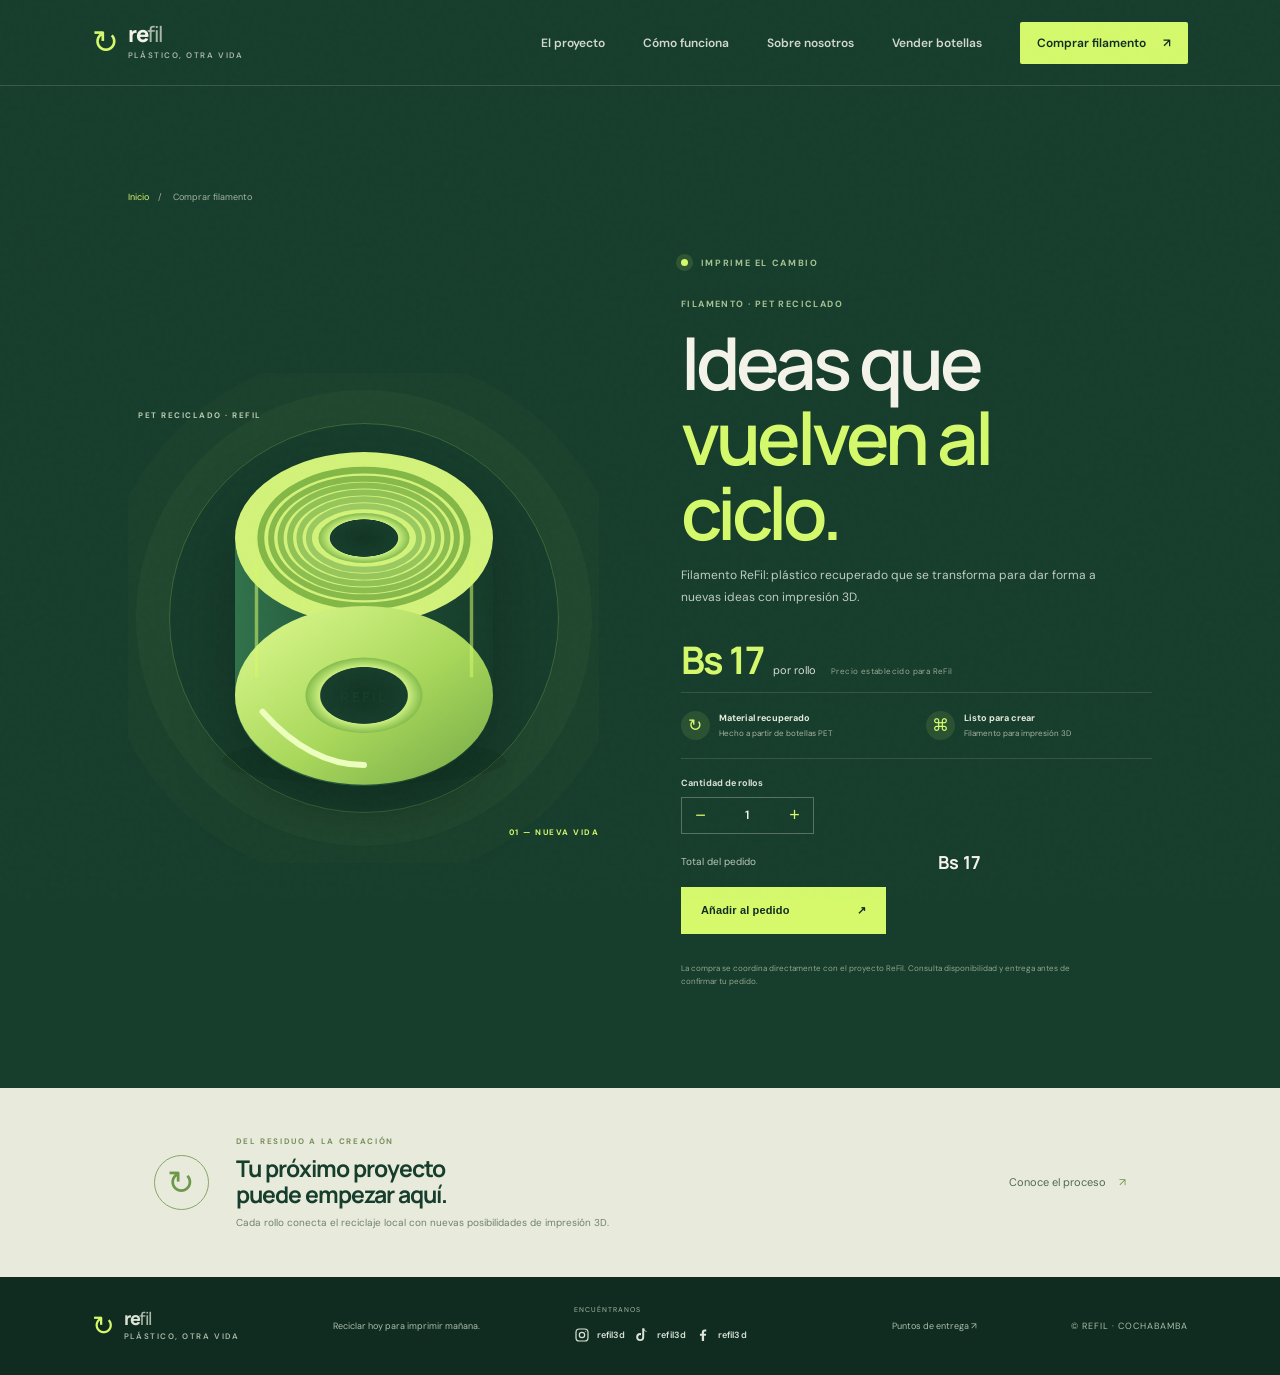
==== comprar.html @ 3dcbe70e "Publica sitio ReFil 3D" ====
<!doctype html>
<html lang="es">
<head>
  <meta charset="utf-8" />
  <meta name="viewport" content="width=device-width, initial-scale=1" />
  <meta name="theme-color" content="#173d2c" />
  <meta name="description" content="Compra filamento ReFil elaborado a partir del reciclaje de botellas PET. Bs 17 por rollo." />
  <title>Comprar filamento — ReFil</title>
  <link rel="preconnect" href="https://fonts.googleapis.com" /><link rel="preconnect" href="https://fonts.gstatic.com" crossorigin />
  <link href="https://fonts.googleapis.com/css2?family=DM+Sans:wght@400;500;600;700&family=Manrope:wght@400;500;600;700;800&display=swap" rel="stylesheet" />
  <link rel="stylesheet" href="styles.css" /><link rel="stylesheet" href="extra.css" />
</head>
<body class="shop-page">
  <div class="grain" aria-hidden="true"></div>
  <header class="site-header collection-header">
    <a class="brand" href="index.html" aria-label="ReFil, inicio"><span class="brand-mark">↻</span><span>re<span class="brand-light">fil</span><small>PLÁSTICO, OTRA VIDA</small></span></a>
    <button class="menu-toggle" aria-label="Abrir menú" aria-expanded="false"><span></span><span></span></button>
    <nav class="main-nav" aria-label="Navegación principal"><a href="index.html#proyecto">El proyecto</a><a href="index.html#proceso">Cómo funciona</a><a href="index.html#nosotros">Sobre nosotros</a><a href="vender.html">Vender botellas</a><a class="nav-cta" href="comprar.html">Comprar filamento <span>↗</span></a></nav>
  </header>
  <main>
    <section class="shop-hero"><div class="shop-crumb"><a href="index.html">Inicio</a>　/　 Comprar filamento</div><div class="shop-grid">
      <div class="spool-stage reveal"><div class="spool-orbit"></div><span class="spool-caption">PET RECICLADO · REFIL</span><svg class="spool-art" viewBox="0 0 500 500" role="img" aria-label="Rollo ilustrado de filamento verde ReFil"><defs><linearGradient id="spoolSide" x1="0" x2="1"><stop stop-color="#31724b"/><stop offset=".5" stop-color="#1f5137"/><stop offset="1" stop-color="#153a29"/></linearGradient><linearGradient id="spoolFace" x1="0" y1="0" x2="1" y2="1"><stop stop-color="#e0fb91"/><stop offset=".55" stop-color="#a9d85b"/><stop offset="1" stop-color="#75aa47"/></linearGradient><radialGradient id="spoolHole"><stop stop-color="#123522"/><stop offset=".74" stop-color="#173d2c"/><stop offset=".76" stop-color="#c9ed7d"/><stop offset="1" stop-color="#84bd4c"/></radialGradient></defs><ellipse cx="250" cy="416" rx="165" ry="27" fill="#0d291b" opacity=".18"/><path d="M100 157v183c0 59 67 105 150 105s150-46 150-105V157" fill="url(#spoolSide)"/><ellipse cx="250" cy="157" rx="150" ry="100" fill="#d2f27a"/><ellipse cx="250" cy="157" rx="120" ry="79" fill="none" stroke="#83b847" stroke-width="8"/><ellipse cx="250" cy="157" rx="108" ry="69" fill="none" stroke="#87b94b" stroke-width="7"/><ellipse cx="250" cy="157" rx="97" ry="61" fill="none" stroke="#8cbe50" stroke-width="7"/><ellipse cx="250" cy="157" rx="86" ry="53" fill="none" stroke="#91c255" stroke-width="7"/><ellipse cx="250" cy="157" rx="75" ry="45" fill="none" stroke="#96c65b" stroke-width="7"/><ellipse cx="250" cy="157" rx="64" ry="37" fill="none" stroke="#9bc961" stroke-width="7"/><ellipse cx="250" cy="157" rx="53" ry="29" fill="url(#spoolHole)"/><path d="M100 157v183c0 59 67 105 150 105s150-46 150-105V157c0 58-67 104-150 104S100 215 100 157Z" fill="url(#spoolSide)"/><ellipse cx="250" cy="340" rx="150" ry="104" fill="url(#spoolFace)"/><ellipse cx="250" cy="340" rx="68" ry="44" fill="url(#spoolHole)"/><path d="M132 359c40 45 80 62 118 62" fill="none" stroke="#ecffbe" stroke-width="7" stroke-linecap="round"/><path d="M125 181v138M375 181v138" stroke="#d5f96b" stroke-opacity=".55" stroke-width="4"/><text x="250" y="348" text-anchor="middle" fill="#173d2c" font-family="Manrope,sans-serif" font-size="16" font-weight="800" letter-spacing="3">REFIL</text></svg><span class="spool-index">01 — NUEVA VIDA</span></div>
      <div class="shop-copy reveal"><p class="eyebrow"><span class="pulse-dot"></span> IMPRIME EL CAMBIO</p><p class="product-kicker">FILAMENTO · PET RECICLADO</p><h1>Ideas que<br /><em>vuelven al ciclo.</em></h1><p class="shop-description">Filamento ReFil: plástico recuperado que se transforma para dar forma a nuevas ideas con impresión 3D.</p>
        <div class="shop-price"><strong>Bs 17</strong><span>por rollo</span><i>Precio establecido para ReFil</i></div>
        <div class="shop-facts"><div><span class="fact-icon">↻</span><span><b>Material recuperado</b><small>Hecho a partir de botellas PET</small></span></div><div><span class="fact-icon">⌘</span><span><b>Listo para crear</b><small>Filamento para impresión 3D</small></span></div></div>
        <label class="quantity-label" for="roll-quantity">Cantidad de rollos</label><div class="quantity-control"><button type="button" id="qty-minus" aria-label="Restar un rollo">−</button><input id="roll-quantity" type="number" min="1" step="1" value="1" inputmode="numeric" /><button type="button" id="qty-plus" aria-label="Sumar un rollo">+</button></div>
        <div class="shop-total"><span>Total del pedido</span><strong id="roll-total">Bs 17</strong></div>
        <button class="button button-lime add-order" id="add-roll" type="button">Añadir al pedido <span>↗</span></button><p class="order-feedback" id="order-feedback" role="status" aria-live="polite"></p>
        <p class="shop-note">La compra se coordina directamente con el proyecto ReFil. Consulta disponibilidad y entrega antes de confirmar tu pedido.</p>
      </div>
    </div></section>
    <section class="shop-cycle"><div class="cycle-mark">↻</div><div><p class="eyebrow">DEL RESIDUO A LA CREACIÓN</p><h2>Tu próximo proyecto<br />puede empezar aquí.</h2><p>Cada rollo conecta el reciclaje local con nuevas posibilidades de impresión 3D.</p></div><a href="index.html#proceso" class="text-link">Conoce el proceso <span>↗</span></a></section>
  </main>
  <footer class="site-footer"><a class="brand" href="index.html"><span class="brand-mark">↻</span><span>re<span class="brand-light">fil</span><small>PLÁSTICO, OTRA VIDA</small></span></a><span>Reciclar hoy para imprimir mañana.</span><div class="social-links"><span>ENCUÉNTRANOS</span><a class="social-account" href="https://instagram.com/refil3d" aria-label="Instagram ReFil 3D"><svg viewBox="0 0 24 24" aria-hidden="true"><rect x="3" y="3" width="18" height="18" rx="5"/><circle cx="12" cy="12" r="4"/><circle class="social-dot" cx="17.5" cy="6.5" r=".8"/></svg><span>refil3d</span></a><a class="social-account" href="https://tiktok.com/@refil3d" aria-label="TikTok ReFil 3D"><svg viewBox="0 0 24 24" aria-hidden="true"><path d="M19.6 7.1a7 7 0 0 1-4.3-2V15a6 6 0 1 1-6-6c.4 0 .8 0 1.2.1v3.4a3 3 0 1 0 1.8 2.8V2h3.2c.2 2.6 1.8 4.4 4.1 4.8v.3Z"/></svg><span>refil3d</span></a><a class="social-account" href="https://facebook.com/refil3d" aria-label="Facebook ReFil 3D"><svg viewBox="0 0 24 24" aria-hidden="true"><path d="M13.6 21v-8h2.7l.4-3h-3.1V8.1c0-.9.3-1.5 1.6-1.5h1.7V3.9c-.3 0-1.3-.1-2.5-.1-2.5 0-4.2 1.5-4.2 4.3V10H7.4v3h2.8v8h3.4Z"/></svg><span>refil3d</span></a></div><a href="vender.html">Puntos de entrega ↗</a><span class="footer-copy">© REFIL · COCHABAMBA</span></footer>
  <script src="app.js"></script><script src="shop.js"></script>
</body>
</html>
---- styles.css ----
:root{--forest:#173d2c;--deep:#102c20;--green:#286b47;--lime:#d5f96b;--paper:#f4f3e9;--ink:#192e24;--muted:#9aaa9a;--line:rgba(25,46,36,.16);--sans:'DM Sans',sans-serif;--display:'Manrope',sans-serif}*{box-sizing:border-box}html{scroll-behavior:smooth;scroll-padding-top:90px}body{margin:0;background:var(--paper);color:var(--ink);font-family:var(--sans);-webkit-font-smoothing:antialiased}a{color:inherit;text-decoration:none}.grain{position:fixed;inset:0;pointer-events:none;z-index:20;opacity:.045;background-image:url("data:image/svg+xml,%3Csvg viewBox='0 0 180 180' xmlns='http://www.w3.org/2000/svg'%3E%3Cfilter id='n'%3E%3CfeTurbulence type='fractalNoise' baseFrequency='.92' numOctaves='3' stitchTiles='stitch'/%3E%3C/filter%3E%3Crect width='100%25' height='100%25' filter='url(%23n)' opacity='.38'/%3E%3C/svg%3E")}.site-header{height:86px;padding:0 7.2%;display:flex;align-items:center;justify-content:space-between;position:absolute;z-index:5;top:0;left:0;width:100%;border-bottom:1px solid rgba(241,246,231,.15);color:#f4f3e9}.brand{display:inline-flex;align-items:center;gap:10px;font-family:var(--display);font-weight:800;font-size:22px;letter-spacing:-1.3px;line-height:.9}.brand-mark{font-family:var(--sans);font-size:32px;color:var(--lime);font-weight:400}.brand-light{font-weight:500;color:#a9b8a8}.brand small{display:block;font:600 8px var(--sans);letter-spacing:1.55px;margin-top:5px;color:#a9b8a8}.main-nav{display:flex;align-items:center;gap:38px;font-size:12px;font-weight:600}.main-nav>a:not(.nav-cta){color:#d0d9cc;transition:color .2s}.main-nav>a:hover{color:var(--lime)}.nav-cta{background:var(--lime);color:var(--deep);padding:13px 17px;border-radius:2px}.nav-cta span{margin-left:14px}.menu-toggle{display:none}.hero{min-height:760px;height:min(850px,100svh);background:var(--forest);color:var(--paper);display:grid;grid-template-columns:1.1fr .9fr;padding:150px 12% 105px;position:relative;overflow:hidden}.hero:after{content:'';position:absolute;width:780px;height:780px;right:-8%;top:10%;border-radius:50%;background:radial-gradient(circle,rgba(130,186,89,.14),transparent 68%);pointer-events:none}.hero-copy{align-self:center;max-width:600px;position:relative;z-index:2;margin-top:-10px}.eyebrow{font-size:9px;letter-spacing:1.65px;font-weight:700;color:#a8c394}.pulse-dot{display:inline-block;width:7px;height:7px;background:var(--lime);border-radius:50%;margin-right:9px;box-shadow:0 0 0 5px #d5f96b20}.hero h1,.intro-grid h2,.process-heading h2,.impact-content h2,.cta-band h2{font:600 clamp(50px,6.5vw,88px)/1.05 var(--display);letter-spacing:-5px;margin:30px 0 22px}.hero h1 em,.intro-grid h2 em,.process-heading h2 em,.impact-content h2 em,.cta-band h2 em{font-style:normal;color:var(--lime)}.hero-lede{font-size:15px;line-height:1.8;color:#c0cec0;max-width:410px}.hero-actions{display:flex;align-items:center;gap:28px;margin-top:35px}.button{font-size:11px;font-weight:700;letter-spacing:.15px;display:inline-flex;align-items:center;gap:32px;padding:17px 20px;transition:transform .2s,background .2s}.button:hover{transform:translateY(-3px)}.button-lime{background:var(--lime);color:var(--deep)}.button-lime:hover{background:#e2ff92}.text-link{font-size:11px;color:#d5ded3}.text-link span{margin-left:10px;color:var(--lime)}.hero-note{position:absolute;bottom:-112px;display:flex;align-items:center;gap:13px;font-size:9px;line-height:1.5;color:#a8b9a8;letter-spacing:.3px}.note-line{height:1px;width:37px;background:var(--lime)}.hero-art{align-self:center;justify-self:end;width:min(390px,100%);height:520px;position:relative;z-index:1;margin:4px 0 0 20px}.art-orbit{position:absolute;border:1px solid #d5f96b30;border-radius:50%;left:50%;top:49%;transform:translate(-50%,-50%) rotate(-18deg)}.orbit-one{width:390px;height:470px}.orbit-two{width:310px;height:400px;transform:translate(-50%,-50%) rotate(25deg);border-color:#d5f96b20}.bottle-art{position:absolute;width:210px;height:440px;top:35px;left:50%;transform:translateX(-50%) rotate(5deg);filter:drop-shadow(0 30px 50px #07150d75);animation:float 6s ease-in-out infinite}.art-label{position:absolute;font-size:9px;letter-spacing:1.3px;font-weight:700;color:#bfceb9}.label-top{top:65px;left:5px}.label-top span{padding-left:9px;color:var(--lime)}.label-bottom{bottom:48px;right:-16px;color:var(--lime)}.spark{font-size:20px;vertical-align:middle;margin-right:7px}.art-index{position:absolute;right:0;bottom:4px;font-size:9px;letter-spacing:1.2px;color:#89a18d}.scroll-cue{position:absolute;bottom:30px;left:50%;transform:translateX(-50%);font-size:8px;letter-spacing:1.5px;color:#a8b9a8;display:flex;align-items:center;gap:10px}.scroll-cue span{width:16px;height:27px;border:1px solid #9db39a;border-radius:12px;position:relative}.scroll-cue span:after{content:'';position:absolute;left:6px;top:5px;width:2px;height:5px;background:var(--lime);border-radius:2px;animation:scroll 1.6s infinite}.section-pad{padding:105px 12%}.intro-section{background:var(--paper)}.section-kicker{display:flex;align-items:center;gap:17px;font-size:8px;letter-spacing:1.45px;font-weight:700;color:#788a79}.kicker-rule{display:block;width:55px;height:1px;background:#a8b3a6}.intro-grid{display:grid;grid-template-columns:1.1fr .9fr;align-items:end;gap:60px;margin-top:53px}.intro-grid h2,.process-heading h2,.impact-content h2{font-size:clamp(55px,7vw,88px);color:var(--forest);margin:0;line-height:1.04}.intro-grid h2 em,.process-heading h2 em{color:#74a24b}.intro-text{max-width:420px;padding-bottom:6px}.intro-text p{font-size:14px;line-height:1.8;color:#5e7062;margin:0 0 17px}.arrow-link{display:inline-flex;gap:27px;font-weight:700;font-size:11px;margin-top:13px;border-bottom:1px solid #718b71;padding-bottom:8px}.arrow-link span{color:#689542}.stat-strip{margin-top:85px;border-top:1px solid var(--line);border-bottom:1px solid var(--line);padding:28px 0;display:flex;align-items:center;gap:30px}.stat-strip>div:not(.stat-side){display:flex;align-items:center;gap:15px}.stat-number{font:600 36px var(--display);letter-spacing:-2px;color:#65934b}.stat-caption{font-size:8px;letter-spacing:1px;font-weight:700;color:#768678}.stat-arrow{font-size:18px;color:#adb9a9}.stat-side{margin-left:auto;font-size:10px;line-height:1.5;color:#839083}.process-section{background:#e8ebdc}.process-heading{display:flex;align-items:end;justify-content:space-between;margin-top:48px}.process-heading h2{font-size:clamp(50px,6vw,76px)}.process-heading>p{font-size:12px;color:#6d7d6b;margin:0 0 10px}.process-grid{display:grid;grid-template-columns:repeat(3,1fr);gap:13px;margin-top:55px}.process-card{min-height:292px;padding:23px;background:#f4f3e9;position:relative;transition:transform .3s}.process-card:hover{transform:translateY(-7px)}.process-num{font-size:9px;font-weight:700;letter-spacing:1px;color:#779077}.process-icon{display:flex;align-items:center;justify-content:center;width:49px;height:49px;margin:30px 0 20px;border-radius:50%;font-size:27px;color:#638a50;background:#e9efcf}.bottle-icon{font-size:25px}.print-icon{font-size:21px}.process-card h3{font:700 18px var(--display);letter-spacing:-.6px;margin:0 0 10px;color:var(--forest)}.process-card p{font-size:11px;line-height:1.65;color:#738071;max-width:235px;margin:0}.card-foot{position:absolute;bottom:21px;left:23px;font-size:7px;letter-spacing:1px;font-weight:700;color:#94a18f}.impact-section{min-height:550px;background:var(--forest);color:var(--paper);position:relative;overflow:hidden}.impact-section .section-kicker{color:#a5b79d}.impact-content{max-width:600px;position:relative;z-index:1;margin-top:65px}.impact-content h2{font-size:clamp(53px,6vw,78px);color:var(--paper)}.impact-content>p:not(.eyebrow){font-size:13px;line-height:1.8;color:#bbc9ba;max-width:440px;margin:21px 0 27px}.impact-content .eyebrow{color:var(--lime)}.button-dark{border:1px solid #d5f96b75;color:var(--lime)}.impact-stamp{position:absolute;right:14%;top:25%;width:215px;height:215px;border:1px solid #d5f96b60;border-radius:50%;display:flex;align-items:center;justify-content:center;text-align:center;font:800 35px/.83 var(--display);letter-spacing:-3px;color:#d5f96b;transform:rotate(-13deg)}.impact-stamp span{position:absolute;font:400 37px var(--sans);right:-10px;top:50%;background:var(--forest)}.impact-orb{position:absolute;width:550px;height:550px;right:-2%;top:5%;border-radius:50%;border:1px solid #d5f96b12;box-shadow:0 0 0 44px #d5f96b08,0 0 0 90px #d5f96b05}.cta-band{padding:66px 12%;background:#d9e6ad;display:flex;justify-content:space-between;align-items:center;gap:30px}.cta-band .eyebrow{color:#657e50}.cta-band h2{font-size:clamp(34px,4vw,51px);letter-spacing:-2.5px;color:var(--forest);margin:15px 0 0}.cta-band h2 em{color:#658d46}.site-footer{padding:28px 7.2%;display:flex;align-items:center;justify-content:space-between;gap:20px;background:#102c20;color:#dbe3d5}.site-footer .brand{font-size:18px}.site-footer .brand-mark{font-size:27px}.site-footer>span,.site-footer>a:not(.brand){font-size:9px;color:#adbdab}.footer-copy{letter-spacing:1px}.reveal{opacity:0;transform:translateY(22px);transition:opacity .8s ease,transform .8s cubic-bezier(.2,.7,.2,1)}.reveal.visible{opacity:1;transform:translateY(0)}@keyframes float{0%,100%{transform:translateX(-50%) rotate(5deg) translateY(0)}50%{transform:translateX(-50%) rotate(2deg) translateY(-12px)}}@keyframes scroll{0%{opacity:0;transform:translateY(0)}40%{opacity:1}100%{opacity:0;transform:translateY(9px)}}
/* Collection page */
.collection-page{background:var(--paper)}.collection-header{background:var(--forest);position:relative}.collection-hero{background:var(--forest);color:var(--paper);padding:78px 12% 74px;position:relative;overflow:hidden}.collection-hero:after{content:'↻';position:absolute;right:10%;top:-97px;font-size:350px;color:#d5f96b0b;line-height:1}.collection-hero .eyebrow{color:#b8ccaa}.collection-hero h1{font:600 clamp(47px,6vw,76px)/1.05 var(--display);letter-spacing:-4px;margin:24px 0 16px;position:relative;z-index:1}.collection-hero h1 em{font-style:normal;color:var(--lime)}.collection-hero>p{max-width:520px;color:#c0cec0;font-size:13px;line-height:1.8;margin:0;position:relative;z-index:1}.crumb{font-size:9px;color:#a3b59e;margin-bottom:32px}.crumb a{color:var(--lime)}.sell-layout{display:grid;grid-template-columns:1fr .85fr;gap:55px;padding:70px 12% 90px;align-items:start}.calc-card{background:#fffef8;padding:30px;box-shadow:0 16px 50px #173d2c0c}.card-top{display:flex;justify-content:space-between;align-items:start}.card-top h2{font:700 23px var(--display);letter-spacing:-1px;margin:0 0 7px;color:var(--forest)}.card-top p{font-size:11px;color:#849184;margin:0}.round-icon{width:38px;height:38px;border-radius:50%;display:grid;place-items:center;background:#e9efcf;color:#64884a;font-size:21px}.field-label{display:block;font-size:10px;font-weight:700;margin:29px 0 10px;color:#45594a}.kg-field{display:flex;align-items:center;border:1px solid #dce3d6;background:#f9faf3;padding:0 16px;height:66px}.kg-field input{border:0;outline:0;background:none;font:600 29px var(--display);color:var(--forest);width:100%;min-width:0}.kg-field input::placeholder{color:#b7c0b4}.kg-field span{font-size:12px;color:#7e8b7e}.quick-weights{display:flex;gap:8px;margin-top:10px}.quick-weights button{border:1px solid #dfe5d9;background:transparent;padding:7px 12px;font:600 9px var(--sans);color:#647464;cursor:pointer}.quick-weights button:hover{border-color:#75a64c;color:#456d31}.calc-result{background:var(--forest);color:var(--paper);margin-top:25px;padding:20px 22px;display:flex;align-items:center;justify-content:space-between}.calc-result small{display:block;font-size:8px;letter-spacing:1px;color:#bac9b5;margin-bottom:7px}.calc-result strong{font:700 31px var(--display);letter-spacing:-1px;color:var(--lime)}.calc-result .result-icon{font-size:28px;color:#a3c57c}.rate-note{font-size:9px;color:#879286;line-height:1.6;margin:13px 0 0}.calc-footnote{padding-top:17px;margin-top:16px;border-top:1px solid #e4e8de;font-size:9px;line-height:1.6;color:#879286}.locations{padding-top:6px}.locations .eyebrow{color:#79905f}.locations h2{font:700 28px var(--display);letter-spacing:-1.4px;color:var(--forest);margin:14px 0 10px}.locations-intro{font-size:11px;line-height:1.7;color:#768477;margin:0 0 22px}.location-card{display:grid;grid-template-columns:42px 1fr 20px;gap:14px;align-items:start;padding:18px 0;border-top:1px solid var(--line)}.location-pin{height:39px;width:39px;border-radius:50%;background:#e5edcf;display:grid;place-items:center;color:#62884c;font-size:17px}.location-card h3{font:700 14px var(--display);color:var(--forest);margin:1px 0 5px}.location-card p{font-size:10px;line-height:1.6;color:#718071;margin:0}.location-card a{font-size:16px;color:#6a954f}.proposal-note{margin-top:12px;padding:13px 14px;background:#e9efdc;font-size:9px;line-height:1.6;color:#657661}.proposal-note strong{color:#486640}.map-link{display:inline-block;margin-top:7px;font-size:9px!important;font-weight:700;color:#5f8944!important;text-decoration:underline;text-underline-offset:3px}.collection-bottom{background:#e8ebdc;padding:39px 12%;display:flex;justify-content:space-between;align-items:center;gap:20px}.collection-bottom p{font:600 22px var(--display);letter-spacing:-1px;color:var(--forest);margin:0}.collection-bottom p em{font-style:normal;color:#6e984e}.collection-bottom .text-link{color:#506651}.collection-bottom .text-link span{color:#6b934b}
@media(max-width:850px){.site-header{padding:0 6%;height:74px}.main-nav{gap:19px;font-size:10px}.hero{padding:130px 8% 90px;grid-template-columns:1fr  .8fr;min-height:690px}.hero h1{font-size:clamp(52px,8vw,74px);letter-spacing:-3.5px}.hero-art{transform:scale(.85);transform-origin:center right;margin-left:0}.section-pad{padding:85px 8%}.intro-grid{gap:25px}.process-grid{gap:9px}.process-card{padding:18px;min-height:300px}.card-foot{left:18px;font-size:6px}.impact-stamp{right:9%;transform:scale(.8) rotate(-13deg)}.cta-band{padding:55px 8%}.sell-layout{padding:60px 8%;gap:32px}.collection-hero{padding-left:8%;padding-right:8%}.collection-bottom{padding-left:8%;padding-right:8%}.site-footer{padding-left:6%;padding-right:6%}}
@media(max-width:620px){html{scroll-padding-top:70px}.site-header{height:70px;padding:0 6%}.brand{font-size:20px}.menu-toggle{display:flex;flex-direction:column;gap:5px;border:0;background:none;padding:10px}.menu-toggle span{width:23px;height:1px;background:var(--lime)}.main-nav{display:none;position:absolute;top:69px;left:0;width:100%;padding:20px 6% 24px;background:var(--forest);flex-direction:column;align-items:stretch;gap:20px;border-top:1px solid #ffffff1b}.main-nav.open{display:flex}.main-nav>a{font-size:12px}.nav-cta{align-self:flex-start}.hero{display:block;height:auto;min-height:760px;padding:130px 7% 80px}.hero-copy{margin:0}.hero h1{font-size:clamp(53px,14vw,75px);letter-spacing:-3.8px;margin-top:25px}.hero-lede{font-size:13px;max-width:340px}.hero-actions{gap:17px;margin-top:26px}.button{padding:15px 16px;gap:18px;font-size:10px}.text-link{font-size:10px}.hero-note{display:none}.hero-art{width:270px;height:330px;position:absolute;right:3%;bottom:48px;transform:scale(.7);transform-origin:bottom right}.bottle-art{height:420px;top:-15px}.orbit-one{width:360px;height:400px}.orbit-two{width:280px;height:340px}.label-top{top:10px;left:-40px}.label-bottom{bottom:6px;right:-30px}.art-index{right:-15px;bottom:-23px}.scroll-cue{bottom:16px;white-space:nowrap}.section-pad{padding:69px 7%}.section-kicker{font-size:7px;gap:10px}.kicker-rule{width:30px}.intro-grid{grid-template-columns:1fr;gap:22px;margin-top:35px}.intro-grid h2,.process-heading h2{font-size:59px;letter-spacing:-3.5px}.intro-text p{font-size:12px}.stat-strip{margin-top:50px;gap:12px;justify-content:space-between}.stat-strip>div:not(.stat-side){gap:8px}.stat-number{font-size:30px}.stat-caption{font-size:6px;max-width:70px;line-height:1.4}.stat-arrow{font-size:14px}.stat-side{display:none}.process-heading{display:block;margin-top:35px}.process-heading>p{font-size:11px;margin-top:18px}.process-grid{grid-template-columns:1fr;margin-top:30px;gap:10px}.process-card{min-height:230px;padding:20px}.process-icon{margin:18px 0 14px}.card-foot{left:20px;bottom:17px;font-size:7px}.impact-section{min-height:530px}.impact-content{margin-top:48px}.impact-content h2{font-size:52px;letter-spacing:-3px}.impact-content>p:not(.eyebrow){font-size:12px;max-width:330px}.impact-stamp{right:-22px;top:48px;transform:scale(.53) rotate(-13deg);transform-origin:top right;opacity:.7}.impact-orb{right:-290px;top:20%}.cta-band{padding:43px 7%;align-items:flex-start;flex-direction:column;gap:23px}.cta-band h2{font-size:36px;letter-spacing:-2px}.site-footer{display:grid;grid-template-columns:1fr 1fr;padding:24px 7%;row-gap:18px}.site-footer>span,.site-footer>a:not(.brand){font-size:8px}.footer-copy{text-align:right}.collection-hero{padding:47px 7% 55px}.collection-hero h1{font-size:54px;letter-spacing:-3px}.collection-hero>p{font-size:12px}.collection-hero:after{right:-100px;top:40px;font-size:230px}.sell-layout{grid-template-columns:1fr;padding:42px 7% 62px;gap:44px}.calc-card{padding:22px}.card-top h2{font-size:21px}.calc-result strong{font-size:29px}.locations h2{font-size:26px}.collection-bottom{padding:30px 7%;align-items:flex-start;flex-direction:column}.collection-bottom p{font-size:20px}.collection-header .brand{font-size:20px}}
@media(prefers-reduced-motion:reduce){*,*::before,*::after{scroll-behavior:auto!important;animation-duration:.01ms!important;animation-iteration-count:1!important;transition-duration:.01ms!important}.reveal{opacity:1;transform:none}}
---- extra.css ----
.bottle-journey{margin-top:50px;padding:27px;background:#f4f3e9;border:1px solid #dfe5d9}.journey-heading{display:flex;align-items:baseline;gap:15px;flex-wrap:wrap}.journey-tag{font-size:8px;letter-spacing:1.3px;font-weight:700;color:#79905f}.journey-heading h3{font:700 23px var(--display);letter-spacing:-1px;color:var(--forest);margin:0}.journey-heading h3 em{font-style:normal;color:#6e984e}.journey-heading>p{font-size:10px;color:#829080;margin:0}.journey-track{display:flex;align-items:stretch;justify-content:space-between;gap:10px;margin-top:28px}.journey-step{flex:1;min-width:0;position:relative;padding:12px 10px 12px 0;border-top:1px solid #c8d3c0}.journey-number{font-size:8px;letter-spacing:1px;font-weight:700;color:#84977e}.journey-symbol{display:block;margin:13px 0 8px;font-size:20px;color:#6d984b}.journey-step h4{font:700 11px var(--display);margin:0 0 6px;color:var(--forest)}.journey-step p{font-size:9px;line-height:1.55;margin:0;color:#738071}.journey-arrow{align-self:center;margin-top:-35px;color:#9aac89;font-size:15px}.journey-finish{background:#e8efcf;padding-left:11px;border:0}.journey-note{font-size:8px;line-height:1.5;color:#8a9586;margin:19px 0 0}.about-section{background:#f8f7ef}.about-grid{display:grid;grid-template-columns:.85fr 1.15fr;gap:11%;align-items:center;margin-top:60px}.about-mark{width:min(290px,100%);aspect-ratio:1;border-radius:50%;background:#e7edcf;position:relative;display:flex;align-items:center;justify-content:center;color:#245337}.about-mark>span{font:800 184px/.8 var(--display);letter-spacing:-18px;margin-left:-18px}.about-mark i{font:normal 50px var(--sans);color:#78a24d;position:absolute;right:26%;top:25%}.about-mark small{position:absolute;bottom:25px;font-size:8px;letter-spacing:1.5px;font-weight:700;color:#788b68}.about-copy{max-width:570px}.about-copy h2{font:600 clamp(45px,5.4vw,70px)/1.06 var(--display);letter-spacing:-3.6px;color:var(--forest);margin:16px 0 20px}.about-copy h2 em{font-style:normal;color:#75a14d}.about-copy>p:not(.eyebrow){font-size:12px;line-height:1.8;color:#667465;max-width:490px;margin:0 0 14px}.about-copy .eyebrow{color:#78905f}.social-links{display:flex;align-items:center;gap:9px;flex-wrap:wrap;max-width:190px}.social-links>span{width:100%;font-size:7px;letter-spacing:1px;color:#a9b9a7}.social-links>a{width:24px;height:24px;display:grid;place-items:center;border:1px solid #80977d;border-radius:50%;font-size:7px!important;font-weight:700;color:#d9e3d7!important;transition:background .2s,color .2s}.social-links>a:hover{background:var(--lime);border-color:var(--lime);color:var(--deep)!important}.social-links>small{font-size:7px;color:#80927e}
@media(max-width:850px){.about-grid{gap:7%}.about-mark{width:230px}.about-mark>span{font-size:150px}.journey-track{gap:6px}.journey-step p{font-size:8px}}
@media(max-width:620px){.journey-track{display:grid;grid-template-columns:1fr 1fr;gap:0 16px;margin-top:24px}.journey-step{padding:10px 8px 17px 0}.journey-step p{font-size:9px}.journey-arrow{display:none}.journey-finish{padding-left:10px}.journey-heading{display:block}.journey-heading h3{margin:8px 0}.journey-heading>p{line-height:1.5}.bottle-journey{padding:19px;margin-top:32px}.about-grid{grid-template-columns:1fr;gap:34px;margin-top:37px}.about-mark{width:180px;margin:auto}.about-mark>span{font-size:120px;letter-spacing:-12px;margin-left:-12px}.about-mark i{font-size:35px}.about-mark small{font-size:7px;bottom:16px}.about-copy h2{font-size:48px;letter-spacing:-2.8px}.social-links{grid-column:1 / -1;max-width:230px}.site-footer{align-items:start}.site-footer .social-links{grid-column:1 / -1;grid-row:3}.site-footer .footer-copy{grid-column:2;grid-row:4}}
.about-mark{overflow:hidden}.about-logo{width:70%;height:70%;overflow:visible}.about-logo .logo-letter{fill:#173d2c}.about-logo .logo-loop{fill:none;stroke:#78a24d;stroke-width:5;stroke-linecap:round}.about-logo .logo-arrow{fill:none;stroke:#78a24d;stroke-width:5;stroke-linecap:round;stroke-linejoin:round}.social-links{max-width:225px}.social-links .social-account{width:auto;height:auto;min-height:24px;display:flex;align-items:center;justify-content:flex-start;gap:7px;padding:2px 0;border:0;border-radius:0;font-size:9px!important;font-weight:600;color:#d9e3d7!important}.social-links .social-account:hover{background:none;color:var(--lime)!important}.social-links .social-account svg{width:16px;height:16px;fill:none;stroke:currentColor;stroke-width:1.8;stroke-linecap:round;stroke-linejoin:round}.social-links .social-account:nth-of-type(2) svg,.social-links .social-account:nth-of-type(3) svg{fill:currentColor;stroke:none}.social-links .social-account svg .social-dot{fill:currentColor;stroke:none}.social-links .social-account span{font-size:9px;letter-spacing:.1px;color:inherit}.social-links>small{display:none}
@media(max-width:620px){.about-logo{width:70%;height:70%}.social-links{display:flex;flex-direction:column;align-items:flex-start;gap:5px}.social-links>span{width:100%;margin-bottom:2px}.social-links .social-account{font-size:9px!important}}
.shop-page{background:var(--paper)}.shop-hero{background:var(--forest);color:var(--paper);padding:105px 10% 88px;min-height:690px}.shop-crumb{font-size:9px;color:#a3b59e;margin-bottom:32px}.shop-crumb a{color:var(--lime)}.shop-grid{display:grid;grid-template-columns:1fr 1fr;gap:8%;align-items:center;max-width:1200px;margin:auto}.spool-stage{height:490px;position:relative;display:grid;place-items:center;overflow:hidden}.spool-orbit{position:absolute;width:390px;height:390px;border:1px solid #d5f96b38;border-radius:50%;box-shadow:0 0 0 33px #d5f96b08,0 0 0 70px #d5f96b05}.spool-art{z-index:1;position:relative;width:min(100%,430px);filter:drop-shadow(0 28px 30px #07150d55);animation:float 6s ease-in-out infinite}.spool-caption,.spool-index{position:absolute;z-index:2;font-size:8px;letter-spacing:1.5px;font-weight:700;color:#b9cbb1}.spool-caption{top:37px;left:10px}.spool-index{bottom:26px;right:0;color:var(--lime)}.shop-copy{max-width:480px;padding:12px 0}.product-kicker{margin:29px 0 0;color:#a8c394;font-size:9px;letter-spacing:1.4px;font-weight:700}.shop-copy h1{font:600 clamp(48px,5.7vw,73px)/1.03 var(--display);letter-spacing:-4px;margin:15px 0 15px;color:var(--paper)}.shop-copy h1 em{font-style:normal;color:var(--lime)}.shop-description{max-width:420px;color:#c0cec0;font-size:12px;line-height:1.8;margin:0}.shop-price{margin-top:24px;display:flex;align-items:baseline;gap:10px;flex-wrap:wrap}.shop-price strong{font:700 38px var(--display);letter-spacing:-1.6px;color:var(--lime)}.shop-price>span{font-size:11px;color:#d6dfd2}.shop-price i{font-style:normal;font-size:8px;letter-spacing:.4px;color:#96aa92;margin-left:5px}.shop-facts{display:flex;gap:20px;padding:18px 0;margin-top:7px;border-top:1px solid #ffffff20;border-bottom:1px solid #ffffff20}.shop-facts>div{display:flex;gap:9px;align-items:center;flex:1}.fact-icon{width:29px;height:29px;border-radius:50%;background:#d5f96b1c;color:var(--lime);display:grid;place-items:center;font-size:17px;flex-shrink:0}.shop-facts b,.shop-facts small{display:block}.shop-facts b{font-size:9px;color:#e7eddf}.shop-facts small{font-size:8px;color:#a4b5a0;margin-top:4px}.quantity-label{display:block;font-size:9px;font-weight:700;margin:18px 0 8px;color:#d8e1d5}.quantity-control{width:133px;height:37px;border:1px solid #ffffff45;display:flex;align-items:center}.quantity-control button{width:37px;height:35px;border:0;background:transparent;color:var(--lime);font-size:18px;cursor:pointer}.quantity-control input{width:57px;border:0;background:transparent;color:#f4f3e9;text-align:center;font:600 12px var(--sans);outline:0;appearance:textfield;-moz-appearance:textfield}.quantity-control input::-webkit-inner-spin-button,.quantity-control input::-webkit-outer-spin-button{appearance:none;margin:0}.shop-total{display:flex;justify-content:space-between;align-items:center;max-width:300px;margin-top:16px;font-size:10px;color:#b9c9b4}.shop-total strong{font:700 18px var(--display);color:#f4f3e9}.add-order{border:0;margin-top:13px;min-width:205px;justify-content:space-between;cursor:pointer}.order-feedback{font-size:10px;line-height:1.5;color:var(--lime);min-height:15px;margin:9px 0 0}.shop-note{max-width:390px;font-size:8px;line-height:1.65;color:#91a58e;margin:4px 0 0}.shop-cycle{padding:48px 12%;background:#e8ebdc;display:flex;align-items:center;gap:27px}.cycle-mark{width:55px;height:55px;border:1px solid #84a66a;border-radius:50%;display:grid;place-items:center;font-size:33px;color:#6d984b;flex-shrink:0}.shop-cycle .eyebrow{font-size:8px;color:#79905f;margin:0 0 9px}.shop-cycle h2{font:700 23px/1.15 var(--display);letter-spacing:-1px;color:var(--forest);margin:0}.shop-cycle>div:nth-child(2)>p:last-child{font-size:10px;color:#718071;margin:8px 0 0}.shop-cycle>.text-link{margin-left:auto;color:#51684f;white-space:nowrap}.shop-cycle>.text-link span{color:#6d984b}
@media(max-width:850px){.shop-hero{padding:100px 7% 70px}.shop-grid{gap:4%}.spool-stage{height:420px}.shop-copy h1{font-size:58px}.shop-facts{gap:10px}.main-nav{gap:13px}.main-nav>a{font-size:9px}}
@media(max-width:620px){.shop-hero{padding:48px 7% 55px}.shop-crumb{margin-bottom:15px}.shop-grid{grid-template-columns:1fr;gap:5px}.spool-stage{height:310px;max-width:390px;width:100%;margin:auto}.spool-orbit{width:270px;height:270px}.spool-art{width:300px}.spool-caption{top:16px;left:0}.spool-index{bottom:15px;right:0}.shop-copy{padding:15px 0 0}.product-kicker{margin-top:20px}.shop-copy h1{font-size:53px;letter-spacing:-3px}.shop-description{font-size:11px}.shop-facts{gap:10px}.shop-facts b{font-size:8px}.shop-facts small{font-size:7px}.shop-price strong{font-size:34px}.shop-cycle{padding:32px 7%;display:grid;grid-template-columns:45px 1fr;gap:15px}.cycle-mark{width:43px;height:43px;font-size:27px}.shop-cycle h2{font-size:20px}.shop-cycle>.text-link{grid-column:2;margin-left:0}.main-nav{gap:20px}.main-nav>a{font-size:12px}}
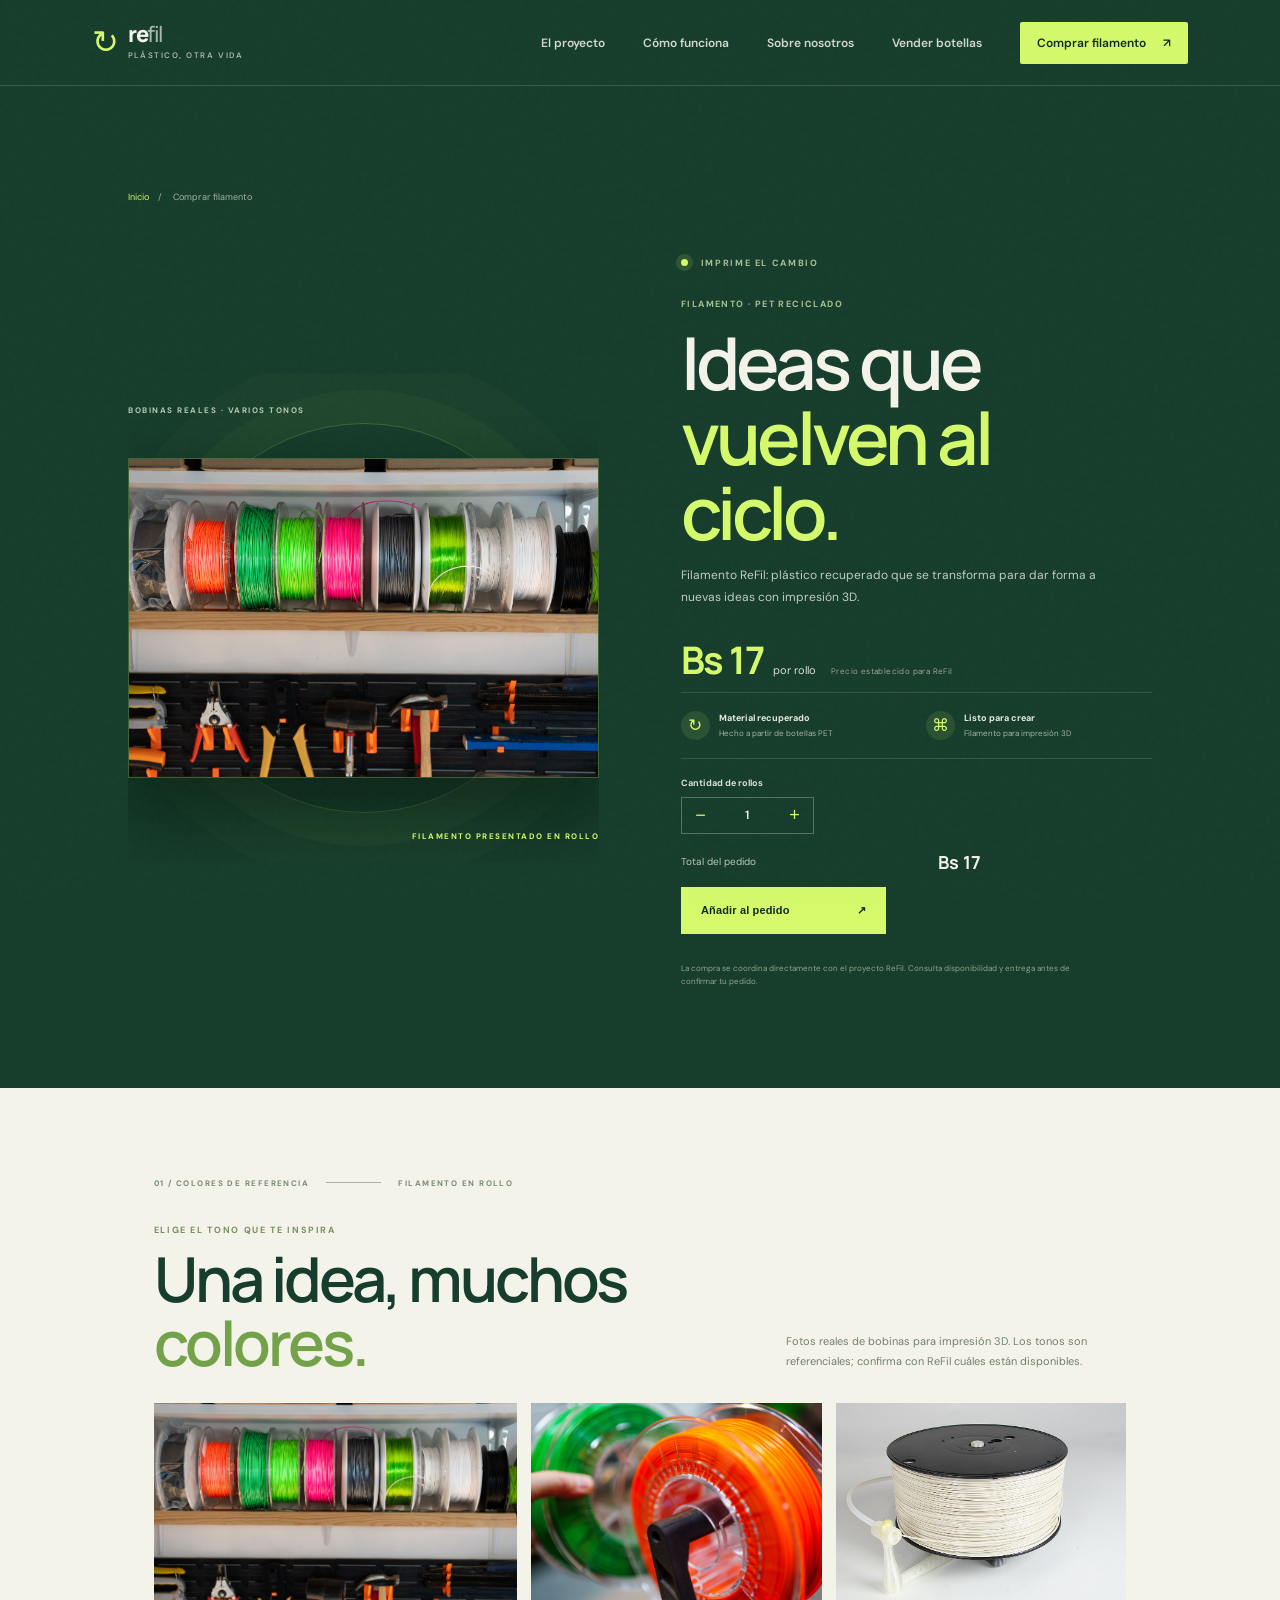
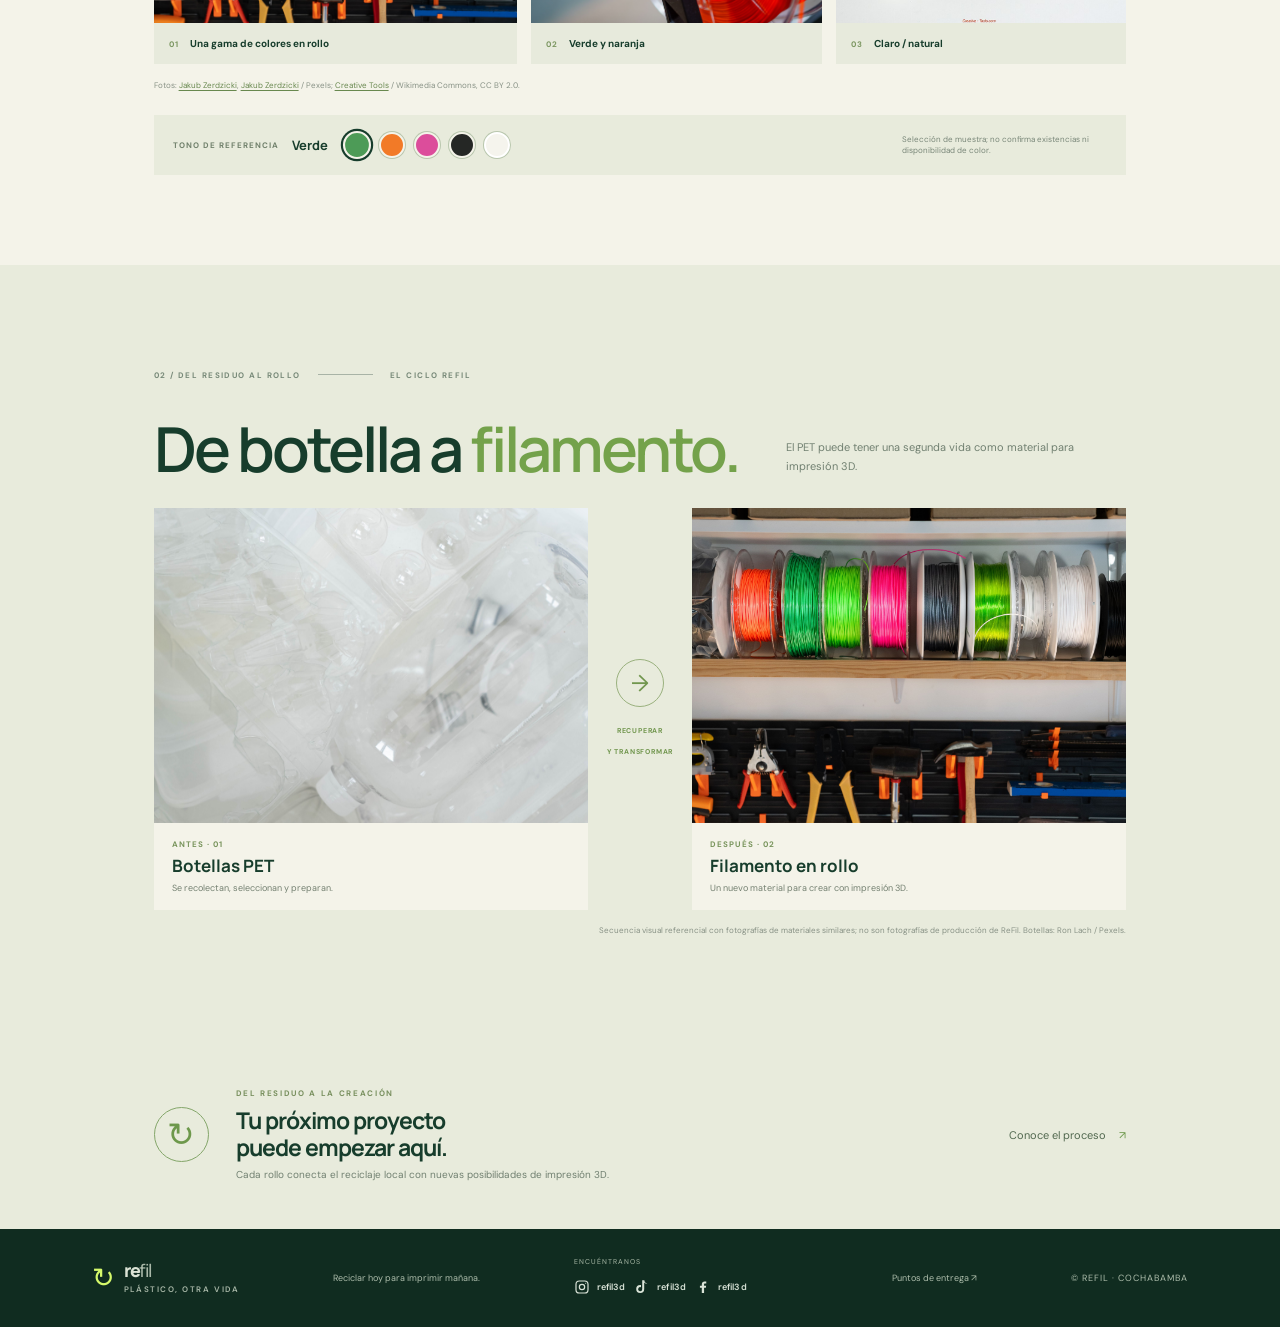
==== commit b7495709: "detalles finales" ====
--- a/comprar.html
+++ b/comprar.html
@@ -8,7 +8,7 @@
   <title>Comprar filamento — ReFil</title>
   <link rel="preconnect" href="https://fonts.googleapis.com" /><link rel="preconnect" href="https://fonts.gstatic.com" crossorigin />
   <link href="https://fonts.googleapis.com/css2?family=DM+Sans:wght@400;500;600;700&family=Manrope:wght@400;500;600;700;800&display=swap" rel="stylesheet" />
-  <link rel="stylesheet" href="styles.css" /><link rel="stylesheet" href="extra.css" />
+  <link rel="stylesheet" href="styles.css" /><link rel="stylesheet" href="extra.css" /><link rel="stylesheet" href="buy-gallery.css" />
 </head>
 <body class="shop-page">
   <div class="grain" aria-hidden="true"></div>
@@ -19,7 +19,7 @@
   </header>
   <main>
     <section class="shop-hero"><div class="shop-crumb"><a href="index.html">Inicio</a>　/　 Comprar filamento</div><div class="shop-grid">
-      <div class="spool-stage reveal"><div class="spool-orbit"></div><span class="spool-caption">PET RECICLADO · REFIL</span><svg class="spool-art" viewBox="0 0 500 500" role="img" aria-label="Rollo ilustrado de filamento verde ReFil"><defs><linearGradient id="spoolSide" x1="0" x2="1"><stop stop-color="#31724b"/><stop offset=".5" stop-color="#1f5137"/><stop offset="1" stop-color="#153a29"/></linearGradient><linearGradient id="spoolFace" x1="0" y1="0" x2="1" y2="1"><stop stop-color="#e0fb91"/><stop offset=".55" stop-color="#a9d85b"/><stop offset="1" stop-color="#75aa47"/></linearGradient><radialGradient id="spoolHole"><stop stop-color="#123522"/><stop offset=".74" stop-color="#173d2c"/><stop offset=".76" stop-color="#c9ed7d"/><stop offset="1" stop-color="#84bd4c"/></radialGradient></defs><ellipse cx="250" cy="416" rx="165" ry="27" fill="#0d291b" opacity=".18"/><path d="M100 157v183c0 59 67 105 150 105s150-46 150-105V157" fill="url(#spoolSide)"/><ellipse cx="250" cy="157" rx="150" ry="100" fill="#d2f27a"/><ellipse cx="250" cy="157" rx="120" ry="79" fill="none" stroke="#83b847" stroke-width="8"/><ellipse cx="250" cy="157" rx="108" ry="69" fill="none" stroke="#87b94b" stroke-width="7"/><ellipse cx="250" cy="157" rx="97" ry="61" fill="none" stroke="#8cbe50" stroke-width="7"/><ellipse cx="250" cy="157" rx="86" ry="53" fill="none" stroke="#91c255" stroke-width="7"/><ellipse cx="250" cy="157" rx="75" ry="45" fill="none" stroke="#96c65b" stroke-width="7"/><ellipse cx="250" cy="157" rx="64" ry="37" fill="none" stroke="#9bc961" stroke-width="7"/><ellipse cx="250" cy="157" rx="53" ry="29" fill="url(#spoolHole)"/><path d="M100 157v183c0 59 67 105 150 105s150-46 150-105V157c0 58-67 104-150 104S100 215 100 157Z" fill="url(#spoolSide)"/><ellipse cx="250" cy="340" rx="150" ry="104" fill="url(#spoolFace)"/><ellipse cx="250" cy="340" rx="68" ry="44" fill="url(#spoolHole)"/><path d="M132 359c40 45 80 62 118 62" fill="none" stroke="#ecffbe" stroke-width="7" stroke-linecap="round"/><path d="M125 181v138M375 181v138" stroke="#d5f96b" stroke-opacity=".55" stroke-width="4"/><text x="250" y="348" text-anchor="middle" fill="#173d2c" font-family="Manrope,sans-serif" font-size="16" font-weight="800" letter-spacing="3">REFIL</text></svg><span class="spool-index">01 — NUEVA VIDA</span></div>
+      <div class="spool-stage reveal"><div class="spool-orbit"></div><span class="spool-caption">BOBINAS REALES · VARIOS TONOS</span><img class="spool-art spool-photo" src="assets/rollos-colores.jpg" alt="Bobinas reales de filamento en tonos verde, naranja, fucsia, negro y blanco" /><span class="spool-index">FILAMENTO PRESENTADO EN ROLLO</span></div>
       <div class="shop-copy reveal"><p class="eyebrow"><span class="pulse-dot"></span> IMPRIME EL CAMBIO</p><p class="product-kicker">FILAMENTO · PET RECICLADO</p><h1>Ideas que<br /><em>vuelven al ciclo.</em></h1><p class="shop-description">Filamento ReFil: plástico recuperado que se transforma para dar forma a nuevas ideas con impresión 3D.</p>
         <div class="shop-price"><strong>Bs 17</strong><span>por rollo</span><i>Precio establecido para ReFil</i></div>
         <div class="shop-facts"><div><span class="fact-icon">↻</span><span><b>Material recuperado</b><small>Hecho a partir de botellas PET</small></span></div><div><span class="fact-icon">⌘</span><span><b>Listo para crear</b><small>Filamento para impresión 3D</small></span></div></div>
@@ -29,6 +29,11 @@
         <p class="shop-note">La compra se coordina directamente con el proyecto ReFil. Consulta disponibilidad y entrega antes de confirmar tu pedido.</p>
       </div>
     </div></section>
+    <section class="color-section section-pad" id="colores"><div class="section-kicker reveal"><span>01 / COLORES DE REFERENCIA</span><span class="kicker-rule"></span><span>FILAMENTO EN ROLLO</span></div><div class="color-heading reveal"><div><p class="eyebrow">ELIGE EL TONO QUE TE INSPIRA</p><h2>Una idea, muchos <em>colores.</em></h2></div><p>Fotos reales de bobinas para impresión 3D. Los tonos son referenciales; confirma con ReFil cuáles están disponibles.</p></div>
+      <div class="color-photo-grid reveal"><figure class="color-photo color-photo-wide"><img src="assets/rollos-colores.jpg" alt="Bobinas reales de filamento para impresión 3D en verde, naranja, fucsia, negro y blanco" /><figcaption><span>01</span> Una gama de colores en rollo</figcaption></figure><figure class="color-photo"><img src="assets/rollos-verde-naranja.jpg" alt="Acercamiento real a rollos de filamento verde y naranja" /><figcaption><span>02</span> Verde y naranja</figcaption></figure><figure class="color-photo"><img src="assets/rollo-filamento-real.jpg" alt="Rollo real de filamento claro en bobina negra" /><figcaption><span>03</span> Claro / natural</figcaption></figure></div><p class="photo-credit">Fotos: <a href="https://www.pexels.com/photo/colorful-3d-printing-threads-on-spools-19376296/" target="_blank" rel="noopener noreferrer">Jakub Zerdzicki</a>, <a href="https://www.pexels.com/photo/close-up-of-colorful-3d-printer-filament-spools-31336838/" target="_blank" rel="noopener noreferrer">Jakub Zerdzicki</a> / Pexels; <a href="https://commons.wikimedia.org/wiki/File:3D_Printing_Filament.jpg" target="_blank" rel="noopener noreferrer">Creative Tools</a> / Wikimedia Commons, CC BY 2.0.</p>
+      <div class="color-picker reveal"><div><span class="picker-label">TONO DE REFERENCIA</span><strong id="selected-color">Verde</strong></div><div class="color-options" role="group" aria-label="Selecciona un tono de referencia"><button class="color-option selected" type="button" data-color="Verde" style="--swatch:#4d9b57" aria-label="Verde" aria-pressed="true"></button><button class="color-option" type="button" data-color="Naranja" style="--swatch:#f27a27" aria-label="Naranja" aria-pressed="false"></button><button class="color-option" type="button" data-color="Fucsia" style="--swatch:#dc4d9b" aria-label="Fucsia" aria-pressed="false"></button><button class="color-option" type="button" data-color="Negro" style="--swatch:#252725" aria-label="Negro" aria-pressed="false"></button><button class="color-option" type="button" data-color="Blanco" style="--swatch:#f5f4ed" aria-label="Blanco" aria-pressed="false"></button></div><p>Selección de muestra; no confirma existencias ni disponibilidad de color.</p></div>
+    </section>
+    <section class="before-after-section section-pad"><div class="section-kicker reveal"><span>02 / DEL RESIDUO AL ROLLO</span><span class="kicker-rule"></span><span>EL CICLO REFIL</span></div><div class="before-after-heading reveal"><h2>De botella a <em>filamento.</em></h2><p>El PET puede tener una segunda vida como material para impresión 3D.</p></div><div class="before-after-grid reveal"><figure class="ba-card"><img src="assets/botellas-pet-vacias.jpg" alt="Botellas PET transparentes vacías listas para reciclar" /><figcaption><span class="ba-step">ANTES · 01</span><strong>Botellas PET</strong><small>Se recolectan, seleccionan y preparan.</small></figcaption></figure><div class="ba-connector" aria-hidden="true"><span>→</span><small>RECUPERAR<br />Y TRANSFORMAR</small></div><figure class="ba-card"><img src="assets/rollos-colores.jpg" alt="Bobinas reales de filamento listas para impresión 3D" /><figcaption><span class="ba-step">DESPUÉS · 02</span><strong>Filamento en rollo</strong><small>Un nuevo material para crear con impresión 3D.</small></figcaption></figure></div><p class="photo-note">Secuencia visual referencial con fotografías de materiales similares; no son fotografías de producción de ReFil. Botellas: <a href="https://www.pexels.com/photo/photograph-of-plastic-bottles-on-a-white-surface-8286620/" target="_blank" rel="noopener noreferrer">Ron Lach / Pexels</a>.</p></section>
     <section class="shop-cycle"><div class="cycle-mark">↻</div><div><p class="eyebrow">DEL RESIDUO A LA CREACIÓN</p><h2>Tu próximo proyecto<br />puede empezar aquí.</h2><p>Cada rollo conecta el reciclaje local con nuevas posibilidades de impresión 3D.</p></div><a href="index.html#proceso" class="text-link">Conoce el proceso <span>↗</span></a></section>
   </main>
   <footer class="site-footer"><a class="brand" href="index.html"><span class="brand-mark">↻</span><span>re<span class="brand-light">fil</span><small>PLÁSTICO, OTRA VIDA</small></span></a><span>Reciclar hoy para imprimir mañana.</span><div class="social-links"><span>ENCUÉNTRANOS</span><a class="social-account" href="https://instagram.com/refil3d" aria-label="Instagram ReFil 3D"><svg viewBox="0 0 24 24" aria-hidden="true"><rect x="3" y="3" width="18" height="18" rx="5"/><circle cx="12" cy="12" r="4"/><circle class="social-dot" cx="17.5" cy="6.5" r=".8"/></svg><span>refil3d</span></a><a class="social-account" href="https://tiktok.com/@refil3d" aria-label="TikTok ReFil 3D"><svg viewBox="0 0 24 24" aria-hidden="true"><path d="M19.6 7.1a7 7 0 0 1-4.3-2V15a6 6 0 1 1-6-6c.4 0 .8 0 1.2.1v3.4a3 3 0 1 0 1.8 2.8V2h3.2c.2 2.6 1.8 4.4 4.1 4.8v.3Z"/></svg><span>refil3d</span></a><a class="social-account" href="https://facebook.com/refil3d" aria-label="Facebook ReFil 3D"><svg viewBox="0 0 24 24" aria-hidden="true"><path d="M13.6 21v-8h2.7l.4-3h-3.1V8.1c0-.9.3-1.5 1.6-1.5h1.7V3.9c-.3 0-1.3-.1-2.5-.1-2.5 0-4.2 1.5-4.2 4.3V10H7.4v3h2.8v8h3.4Z"/></svg><span>refil3d</span></a></div><a href="vender.html">Puntos de entrega ↗</a><span class="footer-copy">© REFIL · COCHABAMBA</span></footer>
--- a/extra.css
+++ b/extra.css
@@ -6,3 +6,4 @@
 .shop-page{background:var(--paper)}.shop-hero{background:var(--forest);color:var(--paper);padding:105px 10% 88px;min-height:690px}.shop-crumb{font-size:9px;color:#a3b59e;margin-bottom:32px}.shop-crumb a{color:var(--lime)}.shop-grid{display:grid;grid-template-columns:1fr 1fr;gap:8%;align-items:center;max-width:1200px;margin:auto}.spool-stage{height:490px;position:relative;display:grid;place-items:center;overflow:hidden}.spool-orbit{position:absolute;width:390px;height:390px;border:1px solid #d5f96b38;border-radius:50%;box-shadow:0 0 0 33px #d5f96b08,0 0 0 70px #d5f96b05}.spool-art{z-index:1;position:relative;width:min(100%,430px);filter:drop-shadow(0 28px 30px #07150d55);animation:float 6s ease-in-out infinite}.spool-caption,.spool-index{position:absolute;z-index:2;font-size:8px;letter-spacing:1.5px;font-weight:700;color:#b9cbb1}.spool-caption{top:37px;left:10px}.spool-index{bottom:26px;right:0;color:var(--lime)}.shop-copy{max-width:480px;padding:12px 0}.product-kicker{margin:29px 0 0;color:#a8c394;font-size:9px;letter-spacing:1.4px;font-weight:700}.shop-copy h1{font:600 clamp(48px,5.7vw,73px)/1.03 var(--display);letter-spacing:-4px;margin:15px 0 15px;color:var(--paper)}.shop-copy h1 em{font-style:normal;color:var(--lime)}.shop-description{max-width:420px;color:#c0cec0;font-size:12px;line-height:1.8;margin:0}.shop-price{margin-top:24px;display:flex;align-items:baseline;gap:10px;flex-wrap:wrap}.shop-price strong{font:700 38px var(--display);letter-spacing:-1.6px;color:var(--lime)}.shop-price>span{font-size:11px;color:#d6dfd2}.shop-price i{font-style:normal;font-size:8px;letter-spacing:.4px;color:#96aa92;margin-left:5px}.shop-facts{display:flex;gap:20px;padding:18px 0;margin-top:7px;border-top:1px solid #ffffff20;border-bottom:1px solid #ffffff20}.shop-facts>div{display:flex;gap:9px;align-items:center;flex:1}.fact-icon{width:29px;height:29px;border-radius:50%;background:#d5f96b1c;color:var(--lime);display:grid;place-items:center;font-size:17px;flex-shrink:0}.shop-facts b,.shop-facts small{display:block}.shop-facts b{font-size:9px;color:#e7eddf}.shop-facts small{font-size:8px;color:#a4b5a0;margin-top:4px}.quantity-label{display:block;font-size:9px;font-weight:700;margin:18px 0 8px;color:#d8e1d5}.quantity-control{width:133px;height:37px;border:1px solid #ffffff45;display:flex;align-items:center}.quantity-control button{width:37px;height:35px;border:0;background:transparent;color:var(--lime);font-size:18px;cursor:pointer}.quantity-control input{width:57px;border:0;background:transparent;color:#f4f3e9;text-align:center;font:600 12px var(--sans);outline:0;appearance:textfield;-moz-appearance:textfield}.quantity-control input::-webkit-inner-spin-button,.quantity-control input::-webkit-outer-spin-button{appearance:none;margin:0}.shop-total{display:flex;justify-content:space-between;align-items:center;max-width:300px;margin-top:16px;font-size:10px;color:#b9c9b4}.shop-total strong{font:700 18px var(--display);color:#f4f3e9}.add-order{border:0;margin-top:13px;min-width:205px;justify-content:space-between;cursor:pointer}.order-feedback{font-size:10px;line-height:1.5;color:var(--lime);min-height:15px;margin:9px 0 0}.shop-note{max-width:390px;font-size:8px;line-height:1.65;color:#91a58e;margin:4px 0 0}.shop-cycle{padding:48px 12%;background:#e8ebdc;display:flex;align-items:center;gap:27px}.cycle-mark{width:55px;height:55px;border:1px solid #84a66a;border-radius:50%;display:grid;place-items:center;font-size:33px;color:#6d984b;flex-shrink:0}.shop-cycle .eyebrow{font-size:8px;color:#79905f;margin:0 0 9px}.shop-cycle h2{font:700 23px/1.15 var(--display);letter-spacing:-1px;color:var(--forest);margin:0}.shop-cycle>div:nth-child(2)>p:last-child{font-size:10px;color:#718071;margin:8px 0 0}.shop-cycle>.text-link{margin-left:auto;color:#51684f;white-space:nowrap}.shop-cycle>.text-link span{color:#6d984b}
 @media(max-width:850px){.shop-hero{padding:100px 7% 70px}.shop-grid{gap:4%}.spool-stage{height:420px}.shop-copy h1{font-size:58px}.shop-facts{gap:10px}.main-nav{gap:13px}.main-nav>a{font-size:9px}}
 @media(max-width:620px){.shop-hero{padding:48px 7% 55px}.shop-crumb{margin-bottom:15px}.shop-grid{grid-template-columns:1fr;gap:5px}.spool-stage{height:310px;max-width:390px;width:100%;margin:auto}.spool-orbit{width:270px;height:270px}.spool-art{width:300px}.spool-caption{top:16px;left:0}.spool-index{bottom:15px;right:0}.shop-copy{padding:15px 0 0}.product-kicker{margin-top:20px}.shop-copy h1{font-size:53px;letter-spacing:-3px}.shop-description{font-size:11px}.shop-facts{gap:10px}.shop-facts b{font-size:8px}.shop-facts small{font-size:7px}.shop-price strong{font-size:34px}.shop-cycle{padding:32px 7%;display:grid;grid-template-columns:45px 1fr;gap:15px}.cycle-mark{width:43px;height:43px;font-size:27px}.shop-cycle h2{font-size:20px}.shop-cycle>.text-link{grid-column:2;margin-left:0}.main-nav{gap:20px}.main-nav>a{font-size:12px}}
+.spool-orbit{left:50%;top:50%;transform:translate(-50%,-50%)}.spool-art{position:absolute;left:50%;top:50%;transform:translate(-50%,-50%);animation:spool-float 6s ease-in-out infinite}.spool-caption{left:0}.spool-index{right:0}@keyframes spool-float{0%,100%{transform:translate(-50%,-50%) rotate(0deg)}50%{transform:translate(-50%,calc(-50% - 9px)) rotate(.8deg)}}
--- a/buy-gallery.css
+++ b/buy-gallery.css
@@ -0,0 +1,3 @@
+.spool-stage{display:flex;align-items:center;justify-content:center}.spool-photo{position:relative;left:auto;top:auto;transform:none;animation:none;width:min(100%,500px);height:320px;object-fit:cover;border:1px solid #d5f96b38;box-shadow:0 25px 55px #081c1160}.spool-stage .spool-orbit{z-index:0}.spool-caption{z-index:2;top:32px;left:0}.spool-index{z-index:2;bottom:22px;right:0}.color-section{background:var(--paper);padding-top:90px;padding-bottom:90px}.color-heading,.before-after-heading{display:flex;justify-content:space-between;align-items:end;gap:35px;margin:36px 0 27px}.color-heading .eyebrow{color:#77905f;margin:0 0 11px}.color-heading h2,.before-after-heading h2{font:600 clamp(39px,5.2vw,62px)/1.04 var(--display);letter-spacing:-3px;color:var(--forest);margin:0}.color-heading h2 em,.before-after-heading h2 em{font-style:normal;color:#74a24b}.color-heading>p,.before-after-heading>p{font-size:11px;line-height:1.75;color:#718071;max-width:340px;margin:0 0 5px}.color-photo-grid{display:grid;grid-template-columns:1.25fr 1fr 1fr;gap:14px}.color-photo{margin:0;min-width:0;background:#e7eadc}.color-photo img{display:block;width:100%;height:220px;object-fit:cover}.color-photo-wide img{object-position:center 37%}.color-photo figcaption{padding:14px 15px;font-size:10px;font-weight:700;color:var(--forest)}.color-photo figcaption span{font-size:8px;letter-spacing:1px;color:#7b9660;margin-right:9px}.color-picker{display:grid;grid-template-columns:auto 1fr auto;align-items:center;gap:16px;margin-top:23px;padding:17px 19px;background:#e8ebdc}.color-picker>div:first-child{display:flex;align-items:center;gap:13px}.picker-label{font-size:8px;letter-spacing:1px;font-weight:700;color:#71816c}.color-picker strong{font:700 13px var(--display);color:var(--forest)}.color-options{display:flex;align-items:center;gap:9px}.color-option{appearance:none;width:26px;height:26px;border-radius:50%;background:var(--swatch);border:2px solid #f4f3e9;box-shadow:0 0 0 1px #b9c7ae;cursor:pointer;transition:transform .2s,box-shadow .2s}.color-option:hover{transform:scale(1.1)}.color-option.selected{box-shadow:0 0 0 2px #173d2c;transform:scale(1.08)}.color-option[aria-label="Blanco"]{border-color:#fff}.color-picker>p{font-size:8px;line-height:1.4;color:#788678;max-width:205px;margin:0}.before-after-section{background:#e8ebdc}.before-after-section .section-kicker{color:#788a79}.before-after-heading{margin-top:37px}.before-after-grid{display:grid;grid-template-columns:1fr 80px 1fr;align-items:center;gap:12px}.ba-card{position:relative;margin:0;min-width:0;background:#f4f3e9;overflow:hidden}.ba-card img{display:block;width:100%;height:315px;object-fit:cover}.ba-card:first-child img{object-position:center 43%}.ba-card:last-child img{object-position:center 37%}.ba-card figcaption{display:flex;flex-direction:column;gap:5px;padding:16px 18px}.ba-step{font-size:8px;letter-spacing:1.1px;font-weight:700;color:#78945c}.ba-card strong{font:700 17px var(--display);color:var(--forest)}.ba-card small{font-size:9px;color:#748071}.ba-connector{text-align:center;color:#71964e}.ba-connector span{display:grid;place-items:center;width:48px;height:48px;border:1px solid #9ab17e;border-radius:50%;font-size:23px;margin:0 auto 10px}.ba-connector small{font-size:7px;line-height:1.5;letter-spacing:.8px;font-weight:700}.photo-note{font-size:8px;color:#879185;margin:15px 0 0;text-align:right}.photo-credit{font-size:8px;line-height:1.6;color:#879185;margin:15px 0 0}.photo-credit a{color:#68884f;text-decoration:underline;text-underline-offset:2px}
+@media(max-width:850px){.color-section,.before-after-section{padding-left:8%;padding-right:8%}.color-photo img{height:180px}.ba-card img{height:270px}.color-heading,.before-after-heading{gap:20px}}
+@media(max-width:620px){.spool-stage{height:310px}.spool-photo{height:230px;width:100%}.spool-caption{top:17px;left:0;font-size:7px}.spool-index{bottom:13px;right:0;font-size:7px}.color-section,.before-after-section{padding:66px 7%}.color-heading,.before-after-heading{display:block;margin:30px 0 22px}.color-heading h2,.before-after-heading h2{font-size:43px;letter-spacing:-2.5px}.color-heading>p,.before-after-heading>p{margin-top:14px;font-size:10px}.color-photo-grid{grid-template-columns:1fr 1fr;gap:9px}.color-photo-wide{grid-column:1/-1}.color-photo img{height:145px}.color-photo-wide img{height:205px}.color-photo figcaption{padding:11px 10px;font-size:9px}.color-picker{grid-template-columns:1fr auto;gap:13px;padding:15px}.color-picker>div:first-child{display:block}.picker-label{display:block;font-size:7px;margin-bottom:6px}.color-picker>p{grid-column:1/-1;max-width:none}.color-options{gap:8px}.color-option{width:24px;height:24px}.before-after-grid{grid-template-columns:1fr;gap:11px}.ba-card img{height:230px}.ba-connector{display:flex;align-items:center;justify-content:center;gap:10px}.ba-connector span{width:38px;height:38px;margin:0;transform:rotate(90deg)}.ba-connector small br{display:none}.ba-card figcaption{padding:13px}.photo-note{text-align:left;font-size:8px}}
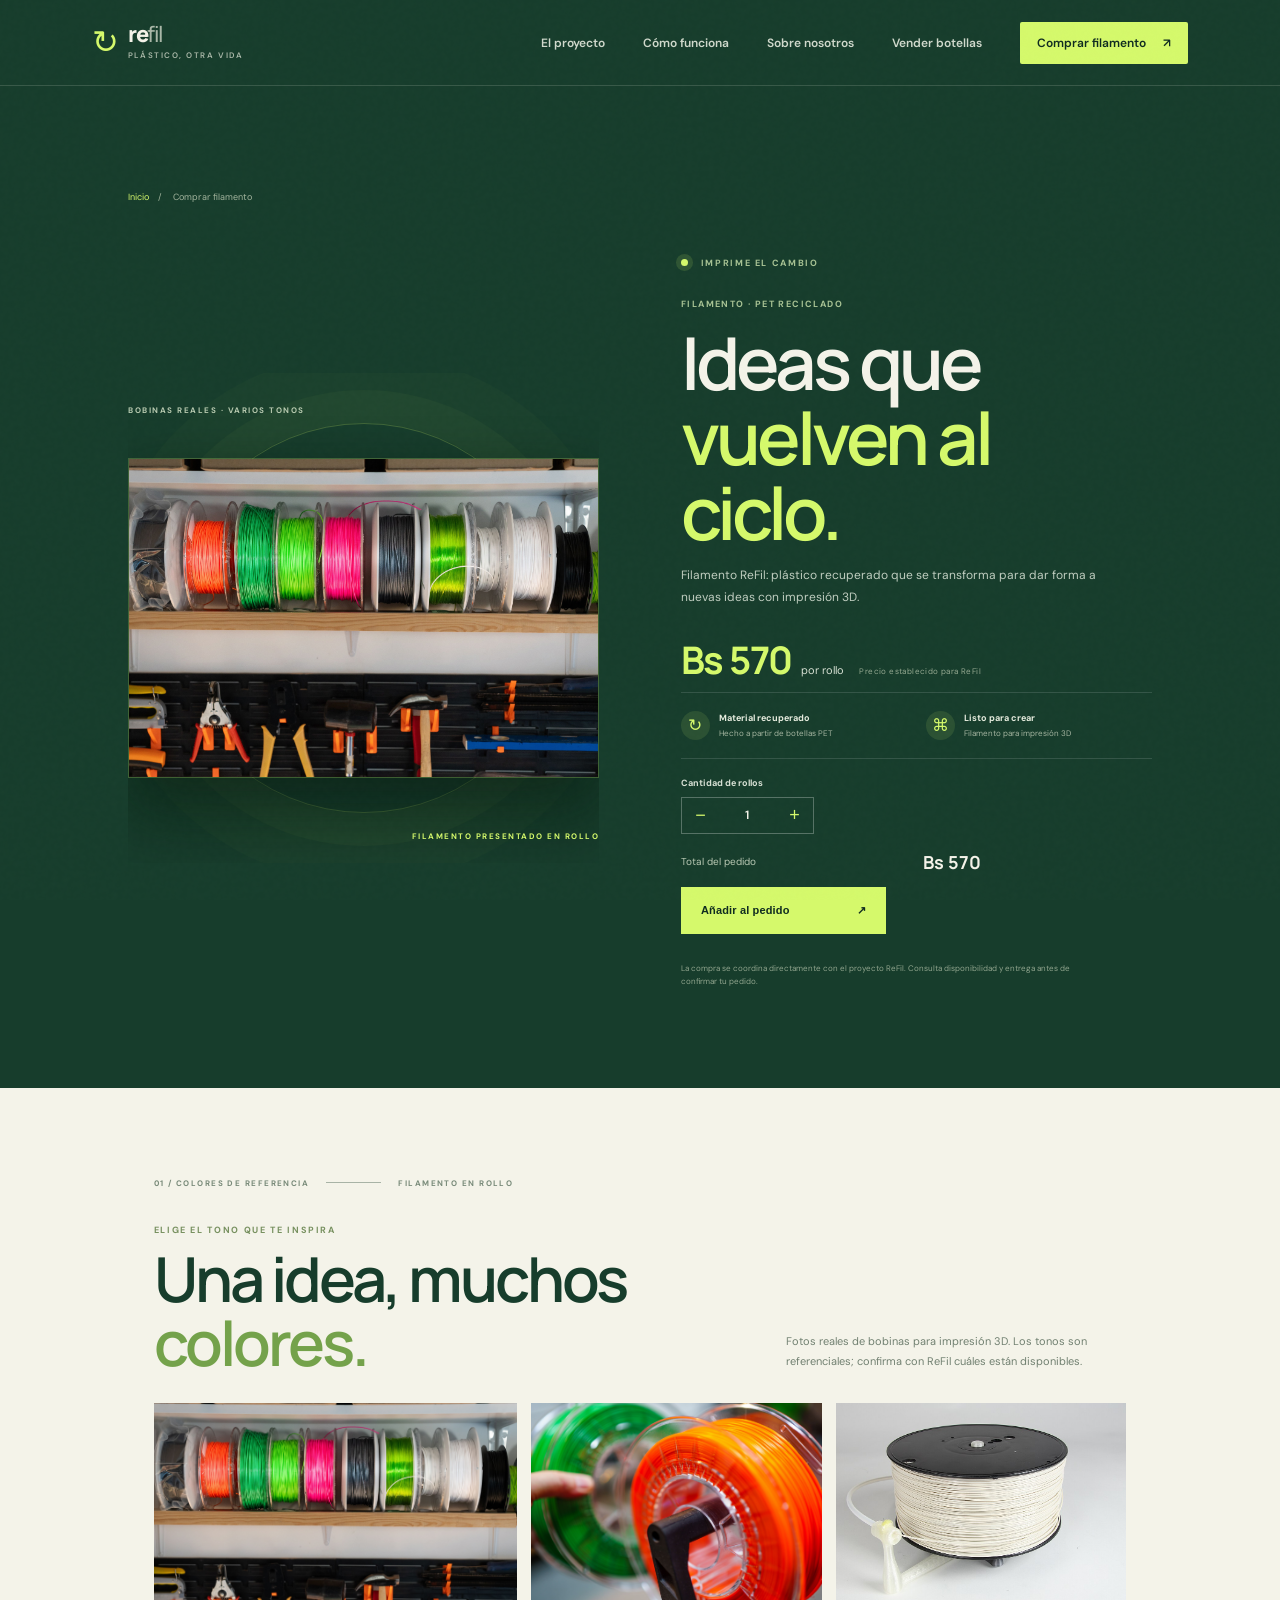
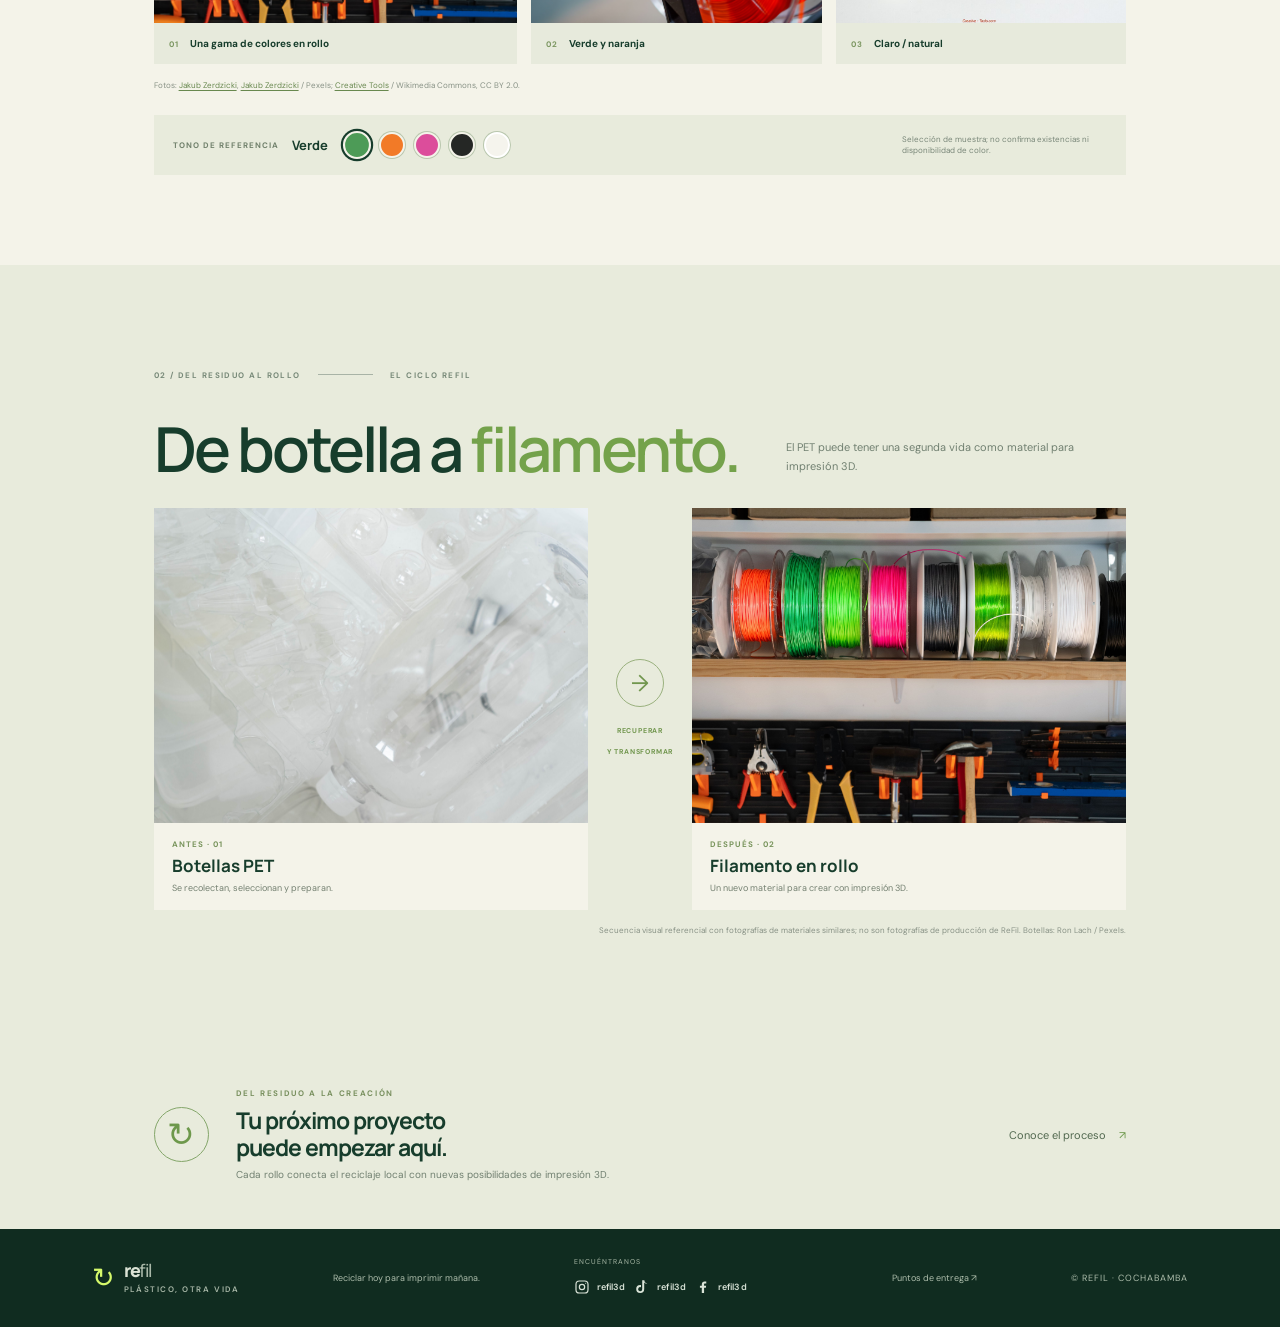
==== commit d33782e5: "cambiar precio" ====
--- a/comprar.html
+++ b/comprar.html
@@ -4,7 +4,7 @@
   <meta charset="utf-8" />
   <meta name="viewport" content="width=device-width, initial-scale=1" />
   <meta name="theme-color" content="#173d2c" />
-  <meta name="description" content="Compra filamento ReFil elaborado a partir del reciclaje de botellas PET. Bs 17 por rollo." />
+  <meta name="description" content="Compra filamento ReFil elaborado a partir del reciclaje de botellas PET. Bs 570 por rollo." />
   <title>Comprar filamento — ReFil</title>
   <link rel="preconnect" href="https://fonts.googleapis.com" /><link rel="preconnect" href="https://fonts.gstatic.com" crossorigin />
   <link href="https://fonts.googleapis.com/css2?family=DM+Sans:wght@400;500;600;700&family=Manrope:wght@400;500;600;700;800&display=swap" rel="stylesheet" />
@@ -21,10 +21,10 @@
     <section class="shop-hero"><div class="shop-crumb"><a href="index.html">Inicio</a>　/　 Comprar filamento</div><div class="shop-grid">
       <div class="spool-stage reveal"><div class="spool-orbit"></div><span class="spool-caption">BOBINAS REALES · VARIOS TONOS</span><img class="spool-art spool-photo" src="assets/rollos-colores.jpg" alt="Bobinas reales de filamento en tonos verde, naranja, fucsia, negro y blanco" /><span class="spool-index">FILAMENTO PRESENTADO EN ROLLO</span></div>
       <div class="shop-copy reveal"><p class="eyebrow"><span class="pulse-dot"></span> IMPRIME EL CAMBIO</p><p class="product-kicker">FILAMENTO · PET RECICLADO</p><h1>Ideas que<br /><em>vuelven al ciclo.</em></h1><p class="shop-description">Filamento ReFil: plástico recuperado que se transforma para dar forma a nuevas ideas con impresión 3D.</p>
-        <div class="shop-price"><strong>Bs 17</strong><span>por rollo</span><i>Precio establecido para ReFil</i></div>
+        <div class="shop-price"><strong>Bs 570</strong><span>por rollo</span><i>Precio establecido para ReFil</i></div>
         <div class="shop-facts"><div><span class="fact-icon">↻</span><span><b>Material recuperado</b><small>Hecho a partir de botellas PET</small></span></div><div><span class="fact-icon">⌘</span><span><b>Listo para crear</b><small>Filamento para impresión 3D</small></span></div></div>
         <label class="quantity-label" for="roll-quantity">Cantidad de rollos</label><div class="quantity-control"><button type="button" id="qty-minus" aria-label="Restar un rollo">−</button><input id="roll-quantity" type="number" min="1" step="1" value="1" inputmode="numeric" /><button type="button" id="qty-plus" aria-label="Sumar un rollo">+</button></div>
-        <div class="shop-total"><span>Total del pedido</span><strong id="roll-total">Bs 17</strong></div>
+        <div class="shop-total"><span>Total del pedido</span><strong id="roll-total">Bs 570</strong></div>
         <button class="button button-lime add-order" id="add-roll" type="button">Añadir al pedido <span>↗</span></button><p class="order-feedback" id="order-feedback" role="status" aria-live="polite"></p>
         <p class="shop-note">La compra se coordina directamente con el proyecto ReFil. Consulta disponibilidad y entrega antes de confirmar tu pedido.</p>
       </div>
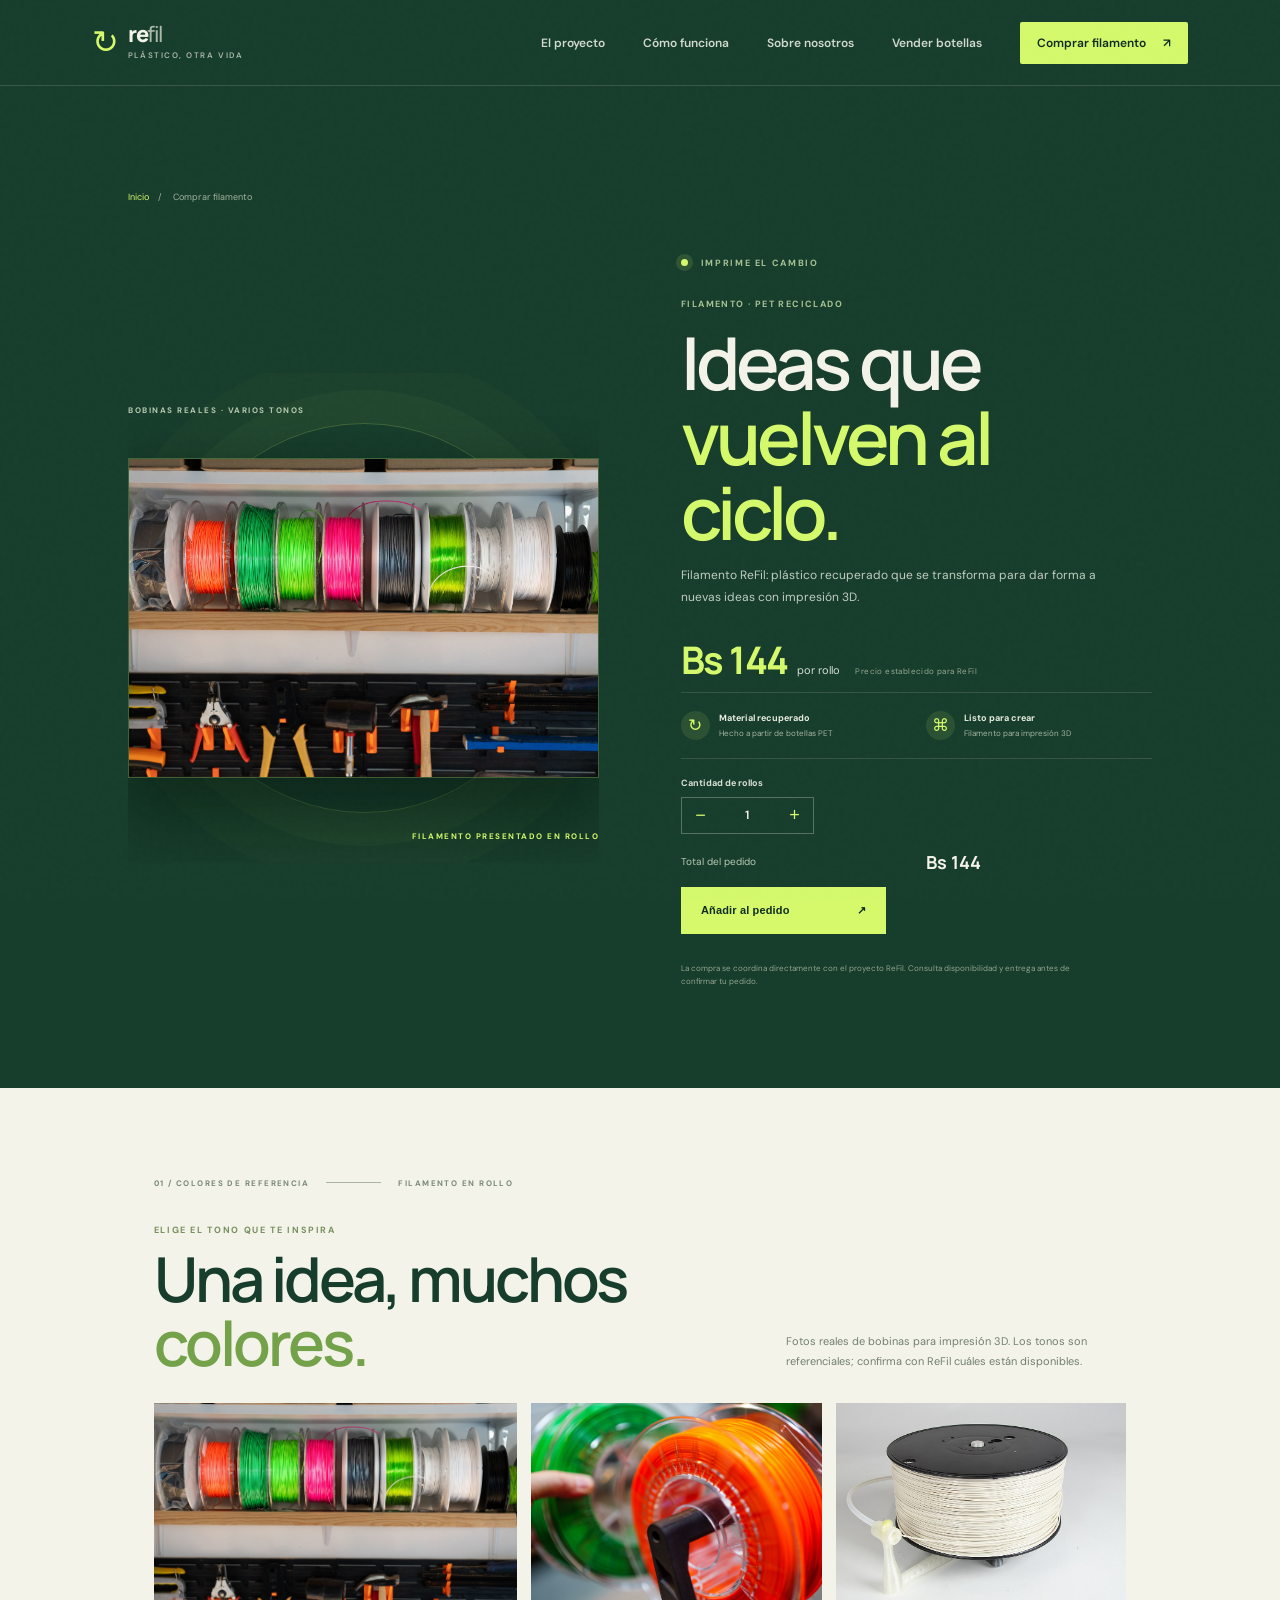
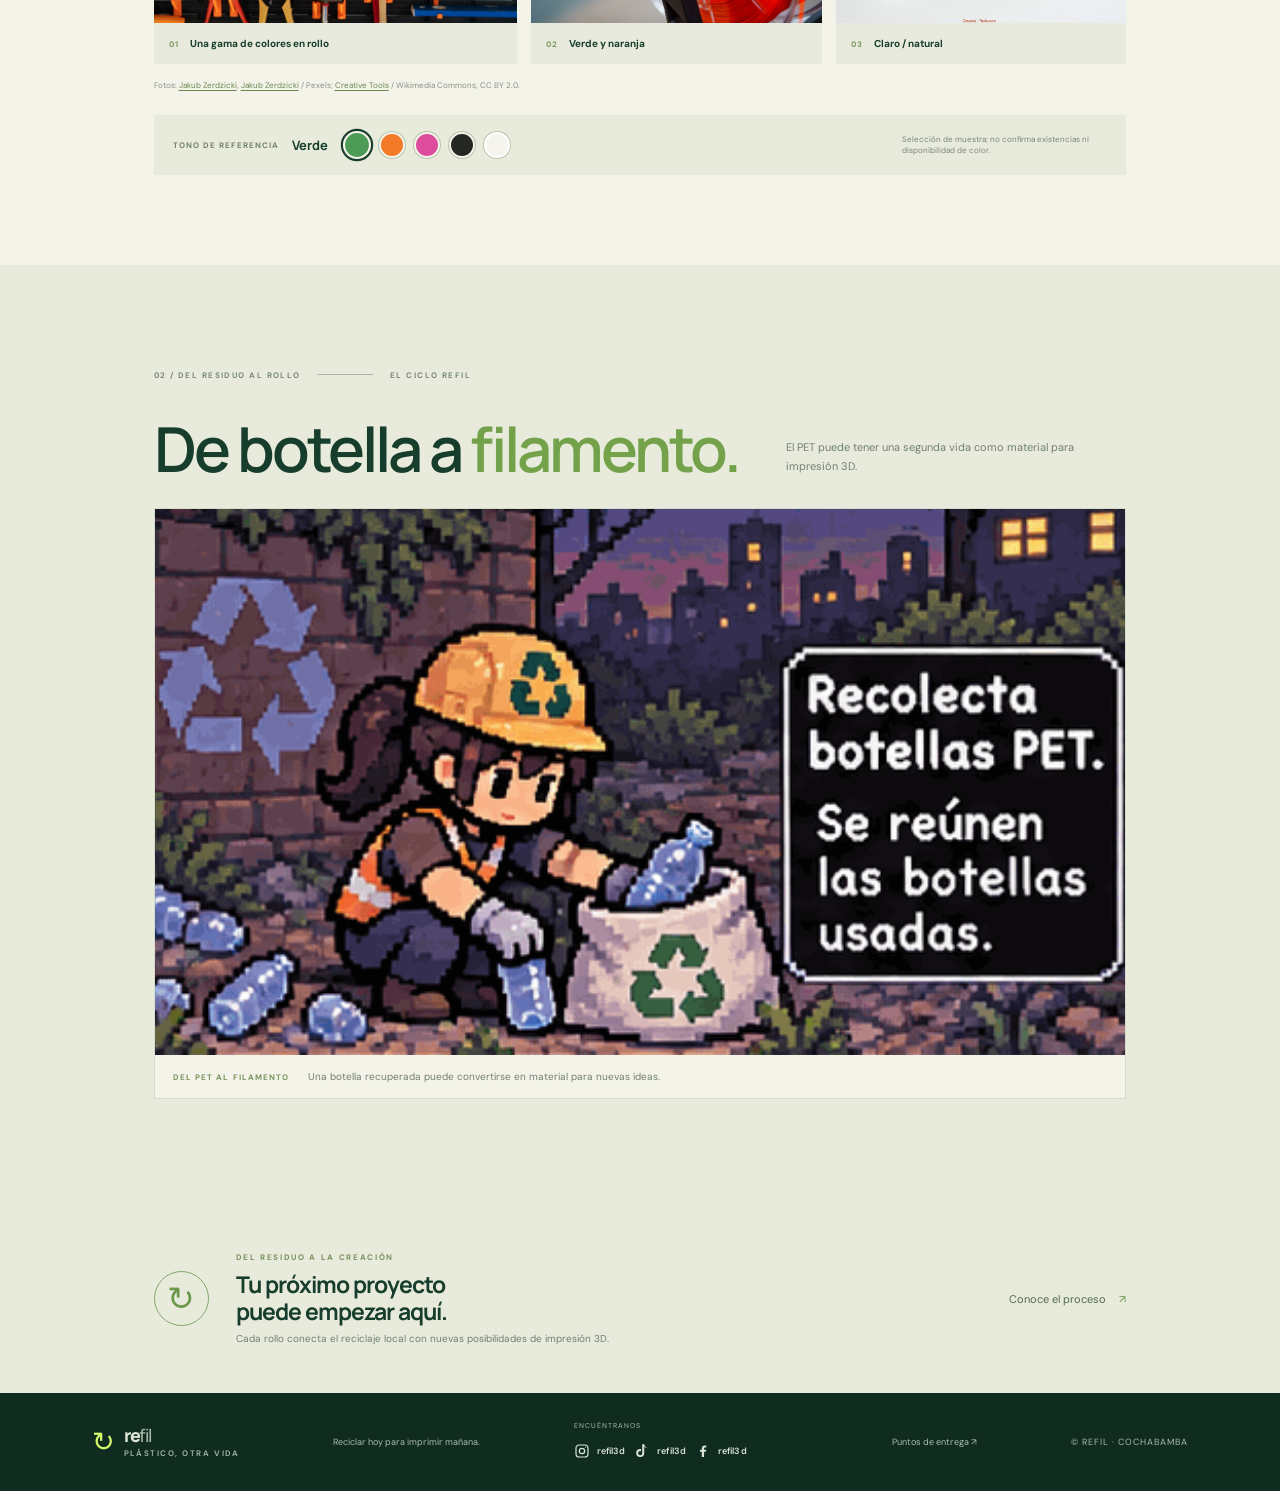
==== commit 084c049c: "agregar animacion" ====
--- a/comprar.html
+++ b/comprar.html
@@ -4,7 +4,7 @@
   <meta charset="utf-8" />
   <meta name="viewport" content="width=device-width, initial-scale=1" />
   <meta name="theme-color" content="#173d2c" />
-  <meta name="description" content="Compra filamento ReFil elaborado a partir del reciclaje de botellas PET. Bs 570 por rollo." />
+  <meta name="description" content="Compra filamento ReFil elaborado a partir del reciclaje de botellas PET. Bs 144 por rollo." />
   <title>Comprar filamento — ReFil</title>
   <link rel="preconnect" href="https://fonts.googleapis.com" /><link rel="preconnect" href="https://fonts.gstatic.com" crossorigin />
   <link href="https://fonts.googleapis.com/css2?family=DM+Sans:wght@400;500;600;700&family=Manrope:wght@400;500;600;700;800&display=swap" rel="stylesheet" />
@@ -21,10 +21,10 @@
     <section class="shop-hero"><div class="shop-crumb"><a href="index.html">Inicio</a>　/　 Comprar filamento</div><div class="shop-grid">
       <div class="spool-stage reveal"><div class="spool-orbit"></div><span class="spool-caption">BOBINAS REALES · VARIOS TONOS</span><img class="spool-art spool-photo" src="assets/rollos-colores.jpg" alt="Bobinas reales de filamento en tonos verde, naranja, fucsia, negro y blanco" /><span class="spool-index">FILAMENTO PRESENTADO EN ROLLO</span></div>
       <div class="shop-copy reveal"><p class="eyebrow"><span class="pulse-dot"></span> IMPRIME EL CAMBIO</p><p class="product-kicker">FILAMENTO · PET RECICLADO</p><h1>Ideas que<br /><em>vuelven al ciclo.</em></h1><p class="shop-description">Filamento ReFil: plástico recuperado que se transforma para dar forma a nuevas ideas con impresión 3D.</p>
-        <div class="shop-price"><strong>Bs 570</strong><span>por rollo</span><i>Precio establecido para ReFil</i></div>
+        <div class="shop-price"><strong>Bs 144</strong><span>por rollo</span><i>Precio establecido para ReFil</i></div>
         <div class="shop-facts"><div><span class="fact-icon">↻</span><span><b>Material recuperado</b><small>Hecho a partir de botellas PET</small></span></div><div><span class="fact-icon">⌘</span><span><b>Listo para crear</b><small>Filamento para impresión 3D</small></span></div></div>
         <label class="quantity-label" for="roll-quantity">Cantidad de rollos</label><div class="quantity-control"><button type="button" id="qty-minus" aria-label="Restar un rollo">−</button><input id="roll-quantity" type="number" min="1" step="1" value="1" inputmode="numeric" /><button type="button" id="qty-plus" aria-label="Sumar un rollo">+</button></div>
-        <div class="shop-total"><span>Total del pedido</span><strong id="roll-total">Bs 570</strong></div>
+        <div class="shop-total"><span>Total del pedido</span><strong id="roll-total">Bs 144</strong></div>
         <button class="button button-lime add-order" id="add-roll" type="button">Añadir al pedido <span>↗</span></button><p class="order-feedback" id="order-feedback" role="status" aria-live="polite"></p>
         <p class="shop-note">La compra se coordina directamente con el proyecto ReFil. Consulta disponibilidad y entrega antes de confirmar tu pedido.</p>
       </div>
@@ -33,10 +33,10 @@
       <div class="color-photo-grid reveal"><figure class="color-photo color-photo-wide"><img src="assets/rollos-colores.jpg" alt="Bobinas reales de filamento para impresión 3D en verde, naranja, fucsia, negro y blanco" /><figcaption><span>01</span> Una gama de colores en rollo</figcaption></figure><figure class="color-photo"><img src="assets/rollos-verde-naranja.jpg" alt="Acercamiento real a rollos de filamento verde y naranja" /><figcaption><span>02</span> Verde y naranja</figcaption></figure><figure class="color-photo"><img src="assets/rollo-filamento-real.jpg" alt="Rollo real de filamento claro en bobina negra" /><figcaption><span>03</span> Claro / natural</figcaption></figure></div><p class="photo-credit">Fotos: <a href="https://www.pexels.com/photo/colorful-3d-printing-threads-on-spools-19376296/" target="_blank" rel="noopener noreferrer">Jakub Zerdzicki</a>, <a href="https://www.pexels.com/photo/close-up-of-colorful-3d-printer-filament-spools-31336838/" target="_blank" rel="noopener noreferrer">Jakub Zerdzicki</a> / Pexels; <a href="https://commons.wikimedia.org/wiki/File:3D_Printing_Filament.jpg" target="_blank" rel="noopener noreferrer">Creative Tools</a> / Wikimedia Commons, CC BY 2.0.</p>
       <div class="color-picker reveal"><div><span class="picker-label">TONO DE REFERENCIA</span><strong id="selected-color">Verde</strong></div><div class="color-options" role="group" aria-label="Selecciona un tono de referencia"><button class="color-option selected" type="button" data-color="Verde" style="--swatch:#4d9b57" aria-label="Verde" aria-pressed="true"></button><button class="color-option" type="button" data-color="Naranja" style="--swatch:#f27a27" aria-label="Naranja" aria-pressed="false"></button><button class="color-option" type="button" data-color="Fucsia" style="--swatch:#dc4d9b" aria-label="Fucsia" aria-pressed="false"></button><button class="color-option" type="button" data-color="Negro" style="--swatch:#252725" aria-label="Negro" aria-pressed="false"></button><button class="color-option" type="button" data-color="Blanco" style="--swatch:#f5f4ed" aria-label="Blanco" aria-pressed="false"></button></div><p>Selección de muestra; no confirma existencias ni disponibilidad de color.</p></div>
     </section>
-    <section class="before-after-section section-pad"><div class="section-kicker reveal"><span>02 / DEL RESIDUO AL ROLLO</span><span class="kicker-rule"></span><span>EL CICLO REFIL</span></div><div class="before-after-heading reveal"><h2>De botella a <em>filamento.</em></h2><p>El PET puede tener una segunda vida como material para impresión 3D.</p></div><div class="before-after-grid reveal"><figure class="ba-card"><img src="assets/botellas-pet-vacias.jpg" alt="Botellas PET transparentes vacías listas para reciclar" /><figcaption><span class="ba-step">ANTES · 01</span><strong>Botellas PET</strong><small>Se recolectan, seleccionan y preparan.</small></figcaption></figure><div class="ba-connector" aria-hidden="true"><span>→</span><small>RECUPERAR<br />Y TRANSFORMAR</small></div><figure class="ba-card"><img src="assets/rollos-colores.jpg" alt="Bobinas reales de filamento listas para impresión 3D" /><figcaption><span class="ba-step">DESPUÉS · 02</span><strong>Filamento en rollo</strong><small>Un nuevo material para crear con impresión 3D.</small></figcaption></figure></div><p class="photo-note">Secuencia visual referencial con fotografías de materiales similares; no son fotografías de producción de ReFil. Botellas: <a href="https://www.pexels.com/photo/photograph-of-plastic-bottles-on-a-white-surface-8286620/" target="_blank" rel="noopener noreferrer">Ron Lach / Pexels</a>.</p></section>
+    <section class="before-after-section section-pad"><div class="section-kicker reveal"><span>02 / DEL RESIDUO AL ROLLO</span><span class="kicker-rule"></span><span>EL CICLO REFIL</span></div><div class="before-after-heading reveal"><h2>De botella a <em>filamento.</em></h2><p>El PET puede tener una segunda vida como material para impresión 3D.</p></div><figure class="process-gif reveal"><img src="assets/proceso-refil.gif" alt="Animación del proceso ReFil: recolección de botellas PET, transformación y resultado en filamento" /><figcaption><span>DEL PET AL FILAMENTO</span> Una botella recuperada puede convertirse en material para nuevas ideas.</figcaption></figure></section>
     <section class="shop-cycle"><div class="cycle-mark">↻</div><div><p class="eyebrow">DEL RESIDUO A LA CREACIÓN</p><h2>Tu próximo proyecto<br />puede empezar aquí.</h2><p>Cada rollo conecta el reciclaje local con nuevas posibilidades de impresión 3D.</p></div><a href="index.html#proceso" class="text-link">Conoce el proceso <span>↗</span></a></section>
   </main>
   <footer class="site-footer"><a class="brand" href="index.html"><span class="brand-mark">↻</span><span>re<span class="brand-light">fil</span><small>PLÁSTICO, OTRA VIDA</small></span></a><span>Reciclar hoy para imprimir mañana.</span><div class="social-links"><span>ENCUÉNTRANOS</span><a class="social-account" href="https://instagram.com/refil3d" aria-label="Instagram ReFil 3D"><svg viewBox="0 0 24 24" aria-hidden="true"><rect x="3" y="3" width="18" height="18" rx="5"/><circle cx="12" cy="12" r="4"/><circle class="social-dot" cx="17.5" cy="6.5" r=".8"/></svg><span>refil3d</span></a><a class="social-account" href="https://tiktok.com/@refil3d" aria-label="TikTok ReFil 3D"><svg viewBox="0 0 24 24" aria-hidden="true"><path d="M19.6 7.1a7 7 0 0 1-4.3-2V15a6 6 0 1 1-6-6c.4 0 .8 0 1.2.1v3.4a3 3 0 1 0 1.8 2.8V2h3.2c.2 2.6 1.8 4.4 4.1 4.8v.3Z"/></svg><span>refil3d</span></a><a class="social-account" href="https://facebook.com/refil3d" aria-label="Facebook ReFil 3D"><svg viewBox="0 0 24 24" aria-hidden="true"><path d="M13.6 21v-8h2.7l.4-3h-3.1V8.1c0-.9.3-1.5 1.6-1.5h1.7V3.9c-.3 0-1.3-.1-2.5-.1-2.5 0-4.2 1.5-4.2 4.3V10H7.4v3h2.8v8h3.4Z"/></svg><span>refil3d</span></a></div><a href="vender.html">Puntos de entrega ↗</a><span class="footer-copy">© REFIL · COCHABAMBA</span></footer>
   <script src="app.js"></script><script src="shop.js"></script>
 </body>
-</html>
+</html>
--- a/extra.css
+++ b/extra.css
@@ -7,3 +7,5 @@
 @media(max-width:850px){.shop-hero{padding:100px 7% 70px}.shop-grid{gap:4%}.spool-stage{height:420px}.shop-copy h1{font-size:58px}.shop-facts{gap:10px}.main-nav{gap:13px}.main-nav>a{font-size:9px}}
 @media(max-width:620px){.shop-hero{padding:48px 7% 55px}.shop-crumb{margin-bottom:15px}.shop-grid{grid-template-columns:1fr;gap:5px}.spool-stage{height:310px;max-width:390px;width:100%;margin:auto}.spool-orbit{width:270px;height:270px}.spool-art{width:300px}.spool-caption{top:16px;left:0}.spool-index{bottom:15px;right:0}.shop-copy{padding:15px 0 0}.product-kicker{margin-top:20px}.shop-copy h1{font-size:53px;letter-spacing:-3px}.shop-description{font-size:11px}.shop-facts{gap:10px}.shop-facts b{font-size:8px}.shop-facts small{font-size:7px}.shop-price strong{font-size:34px}.shop-cycle{padding:32px 7%;display:grid;grid-template-columns:45px 1fr;gap:15px}.cycle-mark{width:43px;height:43px;font-size:27px}.shop-cycle h2{font-size:20px}.shop-cycle>.text-link{grid-column:2;margin-left:0}.main-nav{gap:20px}.main-nav>a{font-size:12px}}
 .spool-orbit{left:50%;top:50%;transform:translate(-50%,-50%)}.spool-art{position:absolute;left:50%;top:50%;transform:translate(-50%,-50%);animation:spool-float 6s ease-in-out infinite}.spool-caption{left:0}.spool-index{right:0}@keyframes spool-float{0%,100%{transform:translate(-50%,-50%) rotate(0deg)}50%{transform:translate(-50%,calc(-50% - 9px)) rotate(.8deg)}}
+
+.journey-product{display:block;width:82px;height:58px;margin:12px 0 8px;object-fit:cover;border-radius:3px;border:1px solid #d5dfcf}
--- a/buy-gallery.css
+++ b/buy-gallery.css
@@ -1,3 +1,6 @@
 .spool-stage{display:flex;align-items:center;justify-content:center}.spool-photo{position:relative;left:auto;top:auto;transform:none;animation:none;width:min(100%,500px);height:320px;object-fit:cover;border:1px solid #d5f96b38;box-shadow:0 25px 55px #081c1160}.spool-stage .spool-orbit{z-index:0}.spool-caption{z-index:2;top:32px;left:0}.spool-index{z-index:2;bottom:22px;right:0}.color-section{background:var(--paper);padding-top:90px;padding-bottom:90px}.color-heading,.before-after-heading{display:flex;justify-content:space-between;align-items:end;gap:35px;margin:36px 0 27px}.color-heading .eyebrow{color:#77905f;margin:0 0 11px}.color-heading h2,.before-after-heading h2{font:600 clamp(39px,5.2vw,62px)/1.04 var(--display);letter-spacing:-3px;color:var(--forest);margin:0}.color-heading h2 em,.before-after-heading h2 em{font-style:normal;color:#74a24b}.color-heading>p,.before-after-heading>p{font-size:11px;line-height:1.75;color:#718071;max-width:340px;margin:0 0 5px}.color-photo-grid{display:grid;grid-template-columns:1.25fr 1fr 1fr;gap:14px}.color-photo{margin:0;min-width:0;background:#e7eadc}.color-photo img{display:block;width:100%;height:220px;object-fit:cover}.color-photo-wide img{object-position:center 37%}.color-photo figcaption{padding:14px 15px;font-size:10px;font-weight:700;color:var(--forest)}.color-photo figcaption span{font-size:8px;letter-spacing:1px;color:#7b9660;margin-right:9px}.color-picker{display:grid;grid-template-columns:auto 1fr auto;align-items:center;gap:16px;margin-top:23px;padding:17px 19px;background:#e8ebdc}.color-picker>div:first-child{display:flex;align-items:center;gap:13px}.picker-label{font-size:8px;letter-spacing:1px;font-weight:700;color:#71816c}.color-picker strong{font:700 13px var(--display);color:var(--forest)}.color-options{display:flex;align-items:center;gap:9px}.color-option{appearance:none;width:26px;height:26px;border-radius:50%;background:var(--swatch);border:2px solid #f4f3e9;box-shadow:0 0 0 1px #b9c7ae;cursor:pointer;transition:transform .2s,box-shadow .2s}.color-option:hover{transform:scale(1.1)}.color-option.selected{box-shadow:0 0 0 2px #173d2c;transform:scale(1.08)}.color-option[aria-label="Blanco"]{border-color:#fff}.color-picker>p{font-size:8px;line-height:1.4;color:#788678;max-width:205px;margin:0}.before-after-section{background:#e8ebdc}.before-after-section .section-kicker{color:#788a79}.before-after-heading{margin-top:37px}.before-after-grid{display:grid;grid-template-columns:1fr 80px 1fr;align-items:center;gap:12px}.ba-card{position:relative;margin:0;min-width:0;background:#f4f3e9;overflow:hidden}.ba-card img{display:block;width:100%;height:315px;object-fit:cover}.ba-card:first-child img{object-position:center 43%}.ba-card:last-child img{object-position:center 37%}.ba-card figcaption{display:flex;flex-direction:column;gap:5px;padding:16px 18px}.ba-step{font-size:8px;letter-spacing:1.1px;font-weight:700;color:#78945c}.ba-card strong{font:700 17px var(--display);color:var(--forest)}.ba-card small{font-size:9px;color:#748071}.ba-connector{text-align:center;color:#71964e}.ba-connector span{display:grid;place-items:center;width:48px;height:48px;border:1px solid #9ab17e;border-radius:50%;font-size:23px;margin:0 auto 10px}.ba-connector small{font-size:7px;line-height:1.5;letter-spacing:.8px;font-weight:700}.photo-note{font-size:8px;color:#879185;margin:15px 0 0;text-align:right}.photo-credit{font-size:8px;line-height:1.6;color:#879185;margin:15px 0 0}.photo-credit a{color:#68884f;text-decoration:underline;text-underline-offset:2px}
 @media(max-width:850px){.color-section,.before-after-section{padding-left:8%;padding-right:8%}.color-photo img{height:180px}.ba-card img{height:270px}.color-heading,.before-after-heading{gap:20px}}
 @media(max-width:620px){.spool-stage{height:310px}.spool-photo{height:230px;width:100%}.spool-caption{top:17px;left:0;font-size:7px}.spool-index{bottom:13px;right:0;font-size:7px}.color-section,.before-after-section{padding:66px 7%}.color-heading,.before-after-heading{display:block;margin:30px 0 22px}.color-heading h2,.before-after-heading h2{font-size:43px;letter-spacing:-2.5px}.color-heading>p,.before-after-heading>p{margin-top:14px;font-size:10px}.color-photo-grid{grid-template-columns:1fr 1fr;gap:9px}.color-photo-wide{grid-column:1/-1}.color-photo img{height:145px}.color-photo-wide img{height:205px}.color-photo figcaption{padding:11px 10px;font-size:9px}.color-picker{grid-template-columns:1fr auto;gap:13px;padding:15px}.color-picker>div:first-child{display:block}.picker-label{display:block;font-size:7px;margin-bottom:6px}.color-picker>p{grid-column:1/-1;max-width:none}.color-options{gap:8px}.color-option{width:24px;height:24px}.before-after-grid{grid-template-columns:1fr;gap:11px}.ba-card img{height:230px}.ba-connector{display:flex;align-items:center;justify-content:center;gap:10px}.ba-connector span{width:38px;height:38px;margin:0;transform:rotate(90deg)}.ba-connector small br{display:none}.ba-card figcaption{padding:13px}.photo-note{text-align:left;font-size:8px}}
+
+.process-gif{max-width:1000px;margin:0 auto;background:#f4f3e9;overflow:hidden;border:1px solid #d4ddca}.process-gif img{display:block;width:100%;height:auto;aspect-ratio:16/9;object-fit:cover;background:#173d2c}.process-gif figcaption{display:flex;align-items:center;gap:18px;padding:14px 18px;font-size:10px;line-height:1.5;color:#718071}.process-gif figcaption span{flex:none;font-size:8px;letter-spacing:1.1px;font-weight:700;color:#78945c}
+@media(max-width:620px){.process-gif figcaption{display:block;padding:12px;font-size:9px}.process-gif figcaption span{display:block;margin-bottom:4px}}
